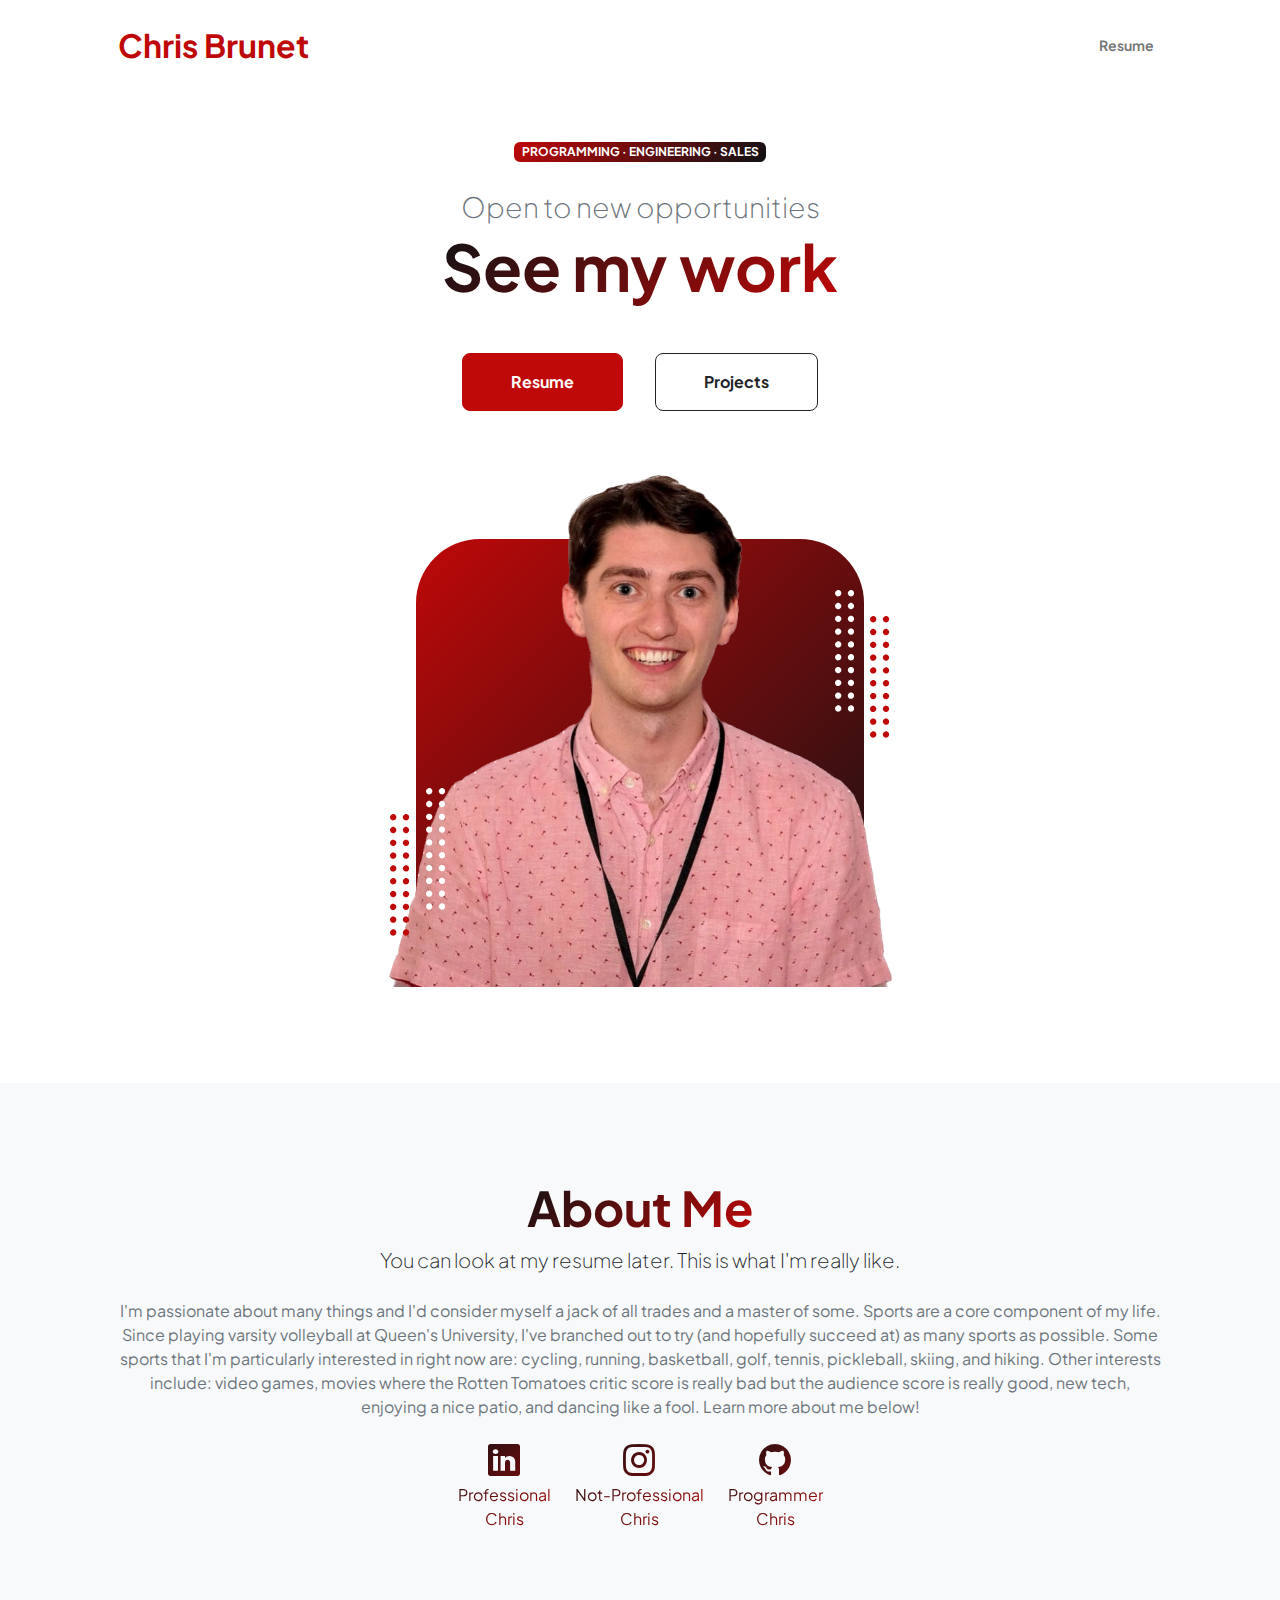
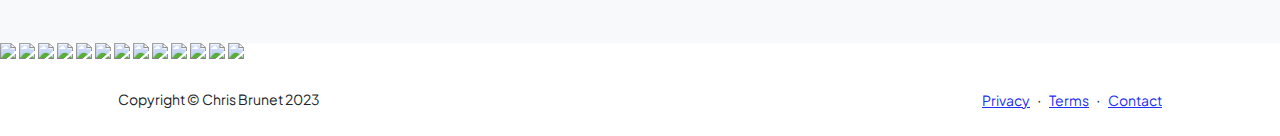
==== index.html @ df7a91e3 "creating image gallery on main page" ====
<!DOCTYPE html>
<html lang="en">
    <head>
        <meta charset="utf-8" />
        <meta name="viewport" content="width=device-width, initial-scale=1, shrink-to-fit=no" />
        <meta name="description" content="" />
        <meta name="author" content="" />
        <title>About Chris Brunet</title>
        <!-- Favicon-->
        <link rel="icon" type="image/x-icon" href="assets/favicon.ico" />
        <!-- Custom Google font-->
        <link rel="preconnect" href="https://fonts.googleapis.com" />
        <link rel="preconnect" href="https://fonts.gstatic.com" crossorigin />
        <link href="https://fonts.googleapis.com/css2?family=Plus+Jakarta+Sans:wght@100;200;300;400;500;600;700;800;900&amp;display=swap" rel="stylesheet" />
        <!-- Bootstrap icons-->
        <link href="https://cdn.jsdelivr.net/npm/bootstrap-icons@1.8.1/font/bootstrap-icons.css" rel="stylesheet" />
        <!-- Core theme CSS (includes Bootstrap)-->
        <link href="css/styles.css" rel="stylesheet" />
    </head>
    <body class="d-flex flex-column h-100">
        <main class="flex-shrink-0">
            <!-- Navigation-->
            <nav class="navbar navbar-expand-lg navbar-light bg-white py-3">
                <div class="container px-5">
                    <a class="navbar-brand" href="index.html"><span class="fw-bolder text-primary">Chris Brunet</span></a>
                    <button class="navbar-toggler" type="button" data-bs-toggle="collapse" data-bs-target="#navbarSupportedContent" aria-controls="navbarSupportedContent" aria-expanded="false" aria-label="Toggle navigation"><span class="navbar-toggler-icon"></span></button>
                    <div class="collapse navbar-collapse" id="navbarSupportedContent">
                        <ul class="navbar-nav ms-auto mb-2 mb-lg-0 small fw-bolder">
                            <li class="nav-item"><a class="nav-link" href="resume.html">Resume</a></li>
                        </ul>
                    </div>
                </div>
            </nav>
            <!-- Header-->
            <header class="py-5">
                <div class="container px-5 pb-5">
                    <div class="row gx-5 align-items-center">
                        <div class="col-xxl-5">
                            <!-- Header text content-->
                            <div class="text-center text-xxl-start">
                                <div class="badge bg-gradient-primary-to-secondary text-white mb-4"><div class="text-uppercase">Programming &middot; Engineering &middot; Sales</div></div>
                                <div class="fs-3 fw-light text-muted">Open to new opportunities</div>
                                <h1 class="display-3 fw-bolder mb-5"><span class="text-gradient d-inline">See my work</span></h1>
                                <div class="d-grid gap-3 d-sm-flex justify-content-sm-center justify-content-xxl-start mb-3">
                                    <a class="btn btn-primary btn-lg px-5 py-3 me-sm-3 fs-6 fw-bolder" href="resume.html">Resume</a>
                                    <a class="btn btn-outline-dark btn-lg px-5 py-3 fs-6 fw-bolder" href="projects.html">Projects</a>
                                </div>
                            </div>
                        </div>
                        <div class="col-xxl-7">
                            <!-- Header profile picture-->
                            <div class="d-flex justify-content-center mt-5 mt-xxl-0">
                                <div class="profile bg-gradient-primary-to-secondary">
                                    <img class="profile-img" src="assets/headshot.png" alt="..." />
                                    <div class="dots-1">
                                        <!-- SVG Dots-->
                                        <svg version="1.1" xmlns="http://www.w3.org/2000/svg" xmlns:xlink="http://www.w3.org/1999/xlink" x="0px" y="0px" viewBox="0 0 191.6 1215.4" style="enable-background: new 0 0 191.6 1215.4" xml:space="preserve">
                                            <g transform="translate(0.000000,1280.000000) scale(0.100000,-0.100000)">
                                                <path d="M227.7,12788.6c-105-35-200-141-222-248c-43-206,163-412,369-369c155,32,275,190,260,339c-11,105-90,213-190,262        C383.7,12801.6,289.7,12808.6,227.7,12788.6z"></path>
                                                <path d="M1507.7,12788.6c-151-50-253-216-222-362c25-119,136-230,254-255c194-41,395,142,375,339c-11,105-90,213-190,262        C1663.7,12801.6,1569.7,12808.6,1507.7,12788.6z"></path>
                                                <path d="M227.7,11508.6c-105-35-200-141-222-248c-43-206,163-412,369-369c155,32,275,190,260,339c-11,105-90,213-190,262        C383.7,11521.6,289.7,11528.6,227.7,11508.6z"></path>
                                                <path d="M1507.7,11508.6c-151-50-253-216-222-362c25-119,136-230,254-255c194-41,395,142,375,339c-11,105-90,213-190,262        C1663.7,11521.6,1569.7,11528.6,1507.7,11508.6z"></path>
                                                <path d="M227.7,10228.6c-105-35-200-141-222-248c-43-206,163-412,369-369c155,32,275,190,260,339c-11,105-90,213-190,262        C383.7,10241.6,289.7,10248.6,227.7,10228.6z"></path>
                                                <path d="M1507.7,10228.6c-105-35-200-141-222-248c-43-206,163-412,369-369c155,32,275,190,260,339c-11,105-90,213-190,262        C1663.7,10241.6,1569.7,10248.6,1507.7,10228.6z"></path>
                                                <path d="M227.7,8948.6c-105-35-200-141-222-248c-43-206,163-412,369-369c155,32,275,190,260,339c-11,105-90,213-190,262        C383.7,8961.6,289.7,8968.6,227.7,8948.6z"></path>
                                                <path d="M1507.7,8948.6c-105-35-200-141-222-248c-43-206,163-412,369-369c155,32,275,190,260,339c-11,105-90,213-190,262        C1663.7,8961.6,1569.7,8968.6,1507.7,8948.6z"></path>
                                                <path d="M227.7,7668.6c-105-35-200-141-222-248c-43-206,163-412,369-369c155,32,275,190,260,339c-11,105-90,213-190,262        C383.7,7681.6,289.7,7688.6,227.7,7668.6z"></path>
                                                <path d="M1507.7,7668.6c-105-35-200-141-222-248c-43-206,163-412,369-369c155,32,275,190,260,339c-11,105-90,213-190,262        C1663.7,7681.6,1569.7,7688.6,1507.7,7668.6z"></path>
                                                <path d="M227.7,6388.6c-105-35-200-141-222-248c-43-206,163-412,369-369c155,32,275,190,260,339c-11,105-90,213-190,262        C383.7,6401.6,289.7,6408.6,227.7,6388.6z"></path>
                                                <path d="M1507.7,6388.6c-105-35-200-141-222-248c-43-206,163-412,369-369c155,32,275,190,260,339c-11,105-90,213-190,262        C1663.7,6401.6,1569.7,6408.6,1507.7,6388.6z"></path>
                                                <path d="M227.7,5108.6c-105-35-200-141-222-248c-43-206,163-412,369-369c155,32,275,190,260,339c-11,105-90,213-190,262        C383.7,5121.6,289.7,5128.6,227.7,5108.6z"></path>
                                                <path d="M1507.7,5108.6c-105-35-200-141-222-248c-43-206,163-412,369-369c155,32,275,190,260,339c-11,105-90,213-190,262        C1663.7,5121.6,1569.7,5128.6,1507.7,5108.6z"></path>
                                                <path d="M227.7,3828.6c-105-35-200-141-222-248c-43-206,163-412,369-369c155,32,275,190,260,339c-11,105-90,213-190,262        C383.7,3841.6,289.7,3848.6,227.7,3828.6z"></path>
                                                <path d="M1507.7,3828.6c-105-35-200-141-222-248c-43-206,163-412,369-369c155,32,275,190,260,339c-11,105-90,213-190,262        C1663.7,3841.6,1569.7,3848.6,1507.7,3828.6z"></path>
                                                <path d="M227.7,2548.6c-105-35-200-141-222-248c-43-206,163-412,369-369c155,32,275,190,260,339c-11,105-90,213-190,262        C383.7,2561.6,289.7,2568.6,227.7,2548.6z"></path>
                                                <path d="M1507.7,2548.6c-105-35-200-141-222-248c-43-206,163-412,369-369c155,32,275,190,260,339c-11,105-90,213-190,262        C1663.7,2561.6,1569.7,2568.6,1507.7,2548.6z"></path>
                                                <path d="M227.7,1268.6c-105-35-200-141-222-248c-43-206,163-412,369-369c155,32,275,190,260,339c-11,105-90,213-190,262        C383.7,1281.6,289.7,1288.6,227.7,1268.6z"></path>
                                                <path d="M1507.7,1268.6c-105-35-200-141-222-248c-43-206,163-412,369-369c155,32,275,190,260,339c-11,105-90,213-190,262        C1663.7,1281.6,1569.7,1288.6,1507.7,1268.6z"></path>
                                            </g>
                                        </svg>
                                        <!-- END of SVG dots-->
                                    </div>
                                    <div class="dots-2">
                                        <!-- SVG Dots-->
                                        <svg version="1.1" xmlns="http://www.w3.org/2000/svg" xmlns:xlink="http://www.w3.org/1999/xlink" x="0px" y="0px" viewBox="0 0 191.6 1215.4" style="enable-background: new 0 0 191.6 1215.4" xml:space="preserve">
                                            <g transform="translate(0.000000,1280.000000) scale(0.100000,-0.100000)">
                                                <path d="M227.7,12788.6c-105-35-200-141-222-248c-43-206,163-412,369-369c155,32,275,190,260,339c-11,105-90,213-190,262        C383.7,12801.6,289.7,12808.6,227.7,12788.6z"></path>
                                                <path d="M1507.7,12788.6c-151-50-253-216-222-362c25-119,136-230,254-255c194-41,395,142,375,339c-11,105-90,213-190,262        C1663.7,12801.6,1569.7,12808.6,1507.7,12788.6z"></path>
                                                <path d="M227.7,11508.6c-105-35-200-141-222-248c-43-206,163-412,369-369c155,32,275,190,260,339c-11,105-90,213-190,262        C383.7,11521.6,289.7,11528.6,227.7,11508.6z"></path>
                                                <path d="M1507.7,11508.6c-151-50-253-216-222-362c25-119,136-230,254-255c194-41,395,142,375,339c-11,105-90,213-190,262        C1663.7,11521.6,1569.7,11528.6,1507.7,11508.6z"></path>
                                                <path d="M227.7,10228.6c-105-35-200-141-222-248c-43-206,163-412,369-369c155,32,275,190,260,339c-11,105-90,213-190,262        C383.7,10241.6,289.7,10248.6,227.7,10228.6z"></path>
                                                <path d="M1507.7,10228.6c-105-35-200-141-222-248c-43-206,163-412,369-369c155,32,275,190,260,339c-11,105-90,213-190,262        C1663.7,10241.6,1569.7,10248.6,1507.7,10228.6z"></path>
                                                <path d="M227.7,8948.6c-105-35-200-141-222-248c-43-206,163-412,369-369c155,32,275,190,260,339c-11,105-90,213-190,262        C383.7,8961.6,289.7,8968.6,227.7,8948.6z"></path>
                                                <path d="M1507.7,8948.6c-105-35-200-141-222-248c-43-206,163-412,369-369c155,32,275,190,260,339c-11,105-90,213-190,262        C1663.7,8961.6,1569.7,8968.6,1507.7,8948.6z"></path>
                                                <path d="M227.7,7668.6c-105-35-200-141-222-248c-43-206,163-412,369-369c155,32,275,190,260,339c-11,105-90,213-190,262        C383.7,7681.6,289.7,7688.6,227.7,7668.6z"></path>
                                                <path d="M1507.7,7668.6c-105-35-200-141-222-248c-43-206,163-412,369-369c155,32,275,190,260,339c-11,105-90,213-190,262        C1663.7,7681.6,1569.7,7688.6,1507.7,7668.6z"></path>
                                                <path d="M227.7,6388.6c-105-35-200-141-222-248c-43-206,163-412,369-369c155,32,275,190,260,339c-11,105-90,213-190,262        C383.7,6401.6,289.7,6408.6,227.7,6388.6z"></path>
                                                <path d="M1507.7,6388.6c-105-35-200-141-222-248c-43-206,163-412,369-369c155,32,275,190,260,339c-11,105-90,213-190,262        C1663.7,6401.6,1569.7,6408.6,1507.7,6388.6z"></path>
                                                <path d="M227.7,5108.6c-105-35-200-141-222-248c-43-206,163-412,369-369c155,32,275,190,260,339c-11,105-90,213-190,262        C383.7,5121.6,289.7,5128.6,227.7,5108.6z"></path>
                                                <path d="M1507.7,5108.6c-105-35-200-141-222-248c-43-206,163-412,369-369c155,32,275,190,260,339c-11,105-90,213-190,262        C1663.7,5121.6,1569.7,5128.6,1507.7,5108.6z"></path>
                                                <path d="M227.7,3828.6c-105-35-200-141-222-248c-43-206,163-412,369-369c155,32,275,190,260,339c-11,105-90,213-190,262        C383.7,3841.6,289.7,3848.6,227.7,3828.6z"></path>
                                                <path d="M1507.7,3828.6c-105-35-200-141-222-248c-43-206,163-412,369-369c155,32,275,190,260,339c-11,105-90,213-190,262        C1663.7,3841.6,1569.7,3848.6,1507.7,3828.6z"></path>
                                                <path d="M227.7,2548.6c-105-35-200-141-222-248c-43-206,163-412,369-369c155,32,275,190,260,339c-11,105-90,213-190,262        C383.7,2561.6,289.7,2568.6,227.7,2548.6z"></path>
                                                <path d="M1507.7,2548.6c-105-35-200-141-222-248c-43-206,163-412,369-369c155,32,275,190,260,339c-11,105-90,213-190,262        C1663.7,2561.6,1569.7,2568.6,1507.7,2548.6z"></path>
                                                <path d="M227.7,1268.6c-105-35-200-141-222-248c-43-206,163-412,369-369c155,32,275,190,260,339c-11,105-90,213-190,262        C383.7,1281.6,289.7,1288.6,227.7,1268.6z"></path>
                                                <path d="M1507.7,1268.6c-105-35-200-141-222-248c-43-206,163-412,369-369c155,32,275,190,260,339c-11,105-90,213-190,262        C1663.7,1281.6,1569.7,1288.6,1507.7,1268.6z"></path>
                                            </g>
                                        </svg>
                                        <!-- END of SVG dots-->
                                    </div>
                                    <div class="dots-3">
                                        <!-- SVG Dots-->
                                        <svg version="1.1" xmlns="http://www.w3.org/2000/svg" xmlns:xlink="http://www.w3.org/1999/xlink" x="0px" y="0px" viewBox="0 0 191.6 1215.4" style="enable-background: new 0 0 191.6 1215.4" xml:space="preserve">
                                            <g transform="translate(0.000000,1280.000000) scale(0.100000,-0.100000)">
                                                <path d="M227.7,12788.6c-105-35-200-141-222-248c-43-206,163-412,369-369c155,32,275,190,260,339c-11,105-90,213-190,262        C383.7,12801.6,289.7,12808.6,227.7,12788.6z"></path>
                                                <path d="M1507.7,12788.6c-151-50-253-216-222-362c25-119,136-230,254-255c194-41,395,142,375,339c-11,105-90,213-190,262        C1663.7,12801.6,1569.7,12808.6,1507.7,12788.6z"></path>
                                                <path d="M227.7,11508.6c-105-35-200-141-222-248c-43-206,163-412,369-369c155,32,275,190,260,339c-11,105-90,213-190,262        C383.7,11521.6,289.7,11528.6,227.7,11508.6z"></path>
                                                <path d="M1507.7,11508.6c-151-50-253-216-222-362c25-119,136-230,254-255c194-41,395,142,375,339c-11,105-90,213-190,262        C1663.7,11521.6,1569.7,11528.6,1507.7,11508.6z"></path>
                                                <path d="M227.7,10228.6c-105-35-200-141-222-248c-43-206,163-412,369-369c155,32,275,190,260,339c-11,105-90,213-190,262        C383.7,10241.6,289.7,10248.6,227.7,10228.6z"></path>
                                                <path d="M1507.7,10228.6c-105-35-200-141-222-248c-43-206,163-412,369-369c155,32,275,190,260,339c-11,105-90,213-190,262        C1663.7,10241.6,1569.7,10248.6,1507.7,10228.6z"></path>
                                                <path d="M227.7,8948.6c-105-35-200-141-222-248c-43-206,163-412,369-369c155,32,275,190,260,339c-11,105-90,213-190,262        C383.7,8961.6,289.7,8968.6,227.7,8948.6z"></path>
                                                <path d="M1507.7,8948.6c-105-35-200-141-222-248c-43-206,163-412,369-369c155,32,275,190,260,339c-11,105-90,213-190,262        C1663.7,8961.6,1569.7,8968.6,1507.7,8948.6z"></path>
                                                <path d="M227.7,7668.6c-105-35-200-141-222-248c-43-206,163-412,369-369c155,32,275,190,260,339c-11,105-90,213-190,262        C383.7,7681.6,289.7,7688.6,227.7,7668.6z"></path>
                                                <path d="M1507.7,7668.6c-105-35-200-141-222-248c-43-206,163-412,369-369c155,32,275,190,260,339c-11,105-90,213-190,262        C1663.7,7681.6,1569.7,7688.6,1507.7,7668.6z"></path>
                                                <path d="M227.7,6388.6c-105-35-200-141-222-248c-43-206,163-412,369-369c155,32,275,190,260,339c-11,105-90,213-190,262        C383.7,6401.6,289.7,6408.6,227.7,6388.6z"></path>
                                                <path d="M1507.7,6388.6c-105-35-200-141-222-248c-43-206,163-412,369-369c155,32,275,190,260,339c-11,105-90,213-190,262        C1663.7,6401.6,1569.7,6408.6,1507.7,6388.6z"></path>
                                                <path d="M227.7,5108.6c-105-35-200-141-222-248c-43-206,163-412,369-369c155,32,275,190,260,339c-11,105-90,213-190,262        C383.7,5121.6,289.7,5128.6,227.7,5108.6z"></path>
                                                <path d="M1507.7,5108.6c-105-35-200-141-222-248c-43-206,163-412,369-369c155,32,275,190,260,339c-11,105-90,213-190,262        C1663.7,5121.6,1569.7,5128.6,1507.7,5108.6z"></path>
                                                <path d="M227.7,3828.6c-105-35-200-141-222-248c-43-206,163-412,369-369c155,32,275,190,260,339c-11,105-90,213-190,262        C383.7,3841.6,289.7,3848.6,227.7,3828.6z"></path>
                                                <path d="M1507.7,3828.6c-105-35-200-141-222-248c-43-206,163-412,369-369c155,32,275,190,260,339c-11,105-90,213-190,262        C1663.7,3841.6,1569.7,3848.6,1507.7,3828.6z"></path>
                                                <path d="M227.7,2548.6c-105-35-200-141-222-248c-43-206,163-412,369-369c155,32,275,190,260,339c-11,105-90,213-190,262        C383.7,2561.6,289.7,2568.6,227.7,2548.6z"></path>
                                                <path d="M1507.7,2548.6c-105-35-200-141-222-248c-43-206,163-412,369-369c155,32,275,190,260,339c-11,105-90,213-190,262        C1663.7,2561.6,1569.7,2568.6,1507.7,2548.6z"></path>
                                                <path d="M227.7,1268.6c-105-35-200-141-222-248c-43-206,163-412,369-369c155,32,275,190,260,339c-11,105-90,213-190,262        C383.7,1281.6,289.7,1288.6,227.7,1268.6z"></path>
                                                <path d="M1507.7,1268.6c-105-35-200-141-222-248c-43-206,163-412,369-369c155,32,275,190,260,339c-11,105-90,213-190,262        C1663.7,1281.6,1569.7,1288.6,1507.7,1268.6z"></path>
                                            </g>
                                        </svg>
                                        <!-- END of SVG dots-->
                                    </div>
                                    <div class="dots-4">
                                        <!-- SVG Dots-->
                                        <svg version="1.1" xmlns="http://www.w3.org/2000/svg" xmlns:xlink="http://www.w3.org/1999/xlink" x="0px" y="0px" viewBox="0 0 191.6 1215.4" style="enable-background: new 0 0 191.6 1215.4" xml:space="preserve">
                                            <g transform="translate(0.000000,1280.000000) scale(0.100000,-0.100000)">
                                                <path d="M227.7,12788.6c-105-35-200-141-222-248c-43-206,163-412,369-369c155,32,275,190,260,339c-11,105-90,213-190,262        C383.7,12801.6,289.7,12808.6,227.7,12788.6z"></path>
                                                <path d="M1507.7,12788.6c-151-50-253-216-222-362c25-119,136-230,254-255c194-41,395,142,375,339c-11,105-90,213-190,262        C1663.7,12801.6,1569.7,12808.6,1507.7,12788.6z"></path>
                                                <path d="M227.7,11508.6c-105-35-200-141-222-248c-43-206,163-412,369-369c155,32,275,190,260,339c-11,105-90,213-190,262        C383.7,11521.6,289.7,11528.6,227.7,11508.6z"></path>
                                                <path d="M1507.7,11508.6c-151-50-253-216-222-362c25-119,136-230,254-255c194-41,395,142,375,339c-11,105-90,213-190,262        C1663.7,11521.6,1569.7,11528.6,1507.7,11508.6z"></path>
                                                <path d="M227.7,10228.6c-105-35-200-141-222-248c-43-206,163-412,369-369c155,32,275,190,260,339c-11,105-90,213-190,262        C383.7,10241.6,289.7,10248.6,227.7,10228.6z"></path>
                                                <path d="M1507.7,10228.6c-105-35-200-141-222-248c-43-206,163-412,369-369c155,32,275,190,260,339c-11,105-90,213-190,262        C1663.7,10241.6,1569.7,10248.6,1507.7,10228.6z"></path>
                                                <path d="M227.7,8948.6c-105-35-200-141-222-248c-43-206,163-412,369-369c155,32,275,190,260,339c-11,105-90,213-190,262        C383.7,8961.6,289.7,8968.6,227.7,8948.6z"></path>
                                                <path d="M1507.7,8948.6c-105-35-200-141-222-248c-43-206,163-412,369-369c155,32,275,190,260,339c-11,105-90,213-190,262        C1663.7,8961.6,1569.7,8968.6,1507.7,8948.6z"></path>
                                                <path d="M227.7,7668.6c-105-35-200-141-222-248c-43-206,163-412,369-369c155,32,275,190,260,339c-11,105-90,213-190,262        C383.7,7681.6,289.7,7688.6,227.7,7668.6z"></path>
                                                <path d="M1507.7,7668.6c-105-35-200-141-222-248c-43-206,163-412,369-369c155,32,275,190,260,339c-11,105-90,213-190,262        C1663.7,7681.6,1569.7,7688.6,1507.7,7668.6z"></path>
                                                <path d="M227.7,6388.6c-105-35-200-141-222-248c-43-206,163-412,369-369c155,32,275,190,260,339c-11,105-90,213-190,262        C383.7,6401.6,289.7,6408.6,227.7,6388.6z"></path>
                                                <path d="M1507.7,6388.6c-105-35-200-141-222-248c-43-206,163-412,369-369c155,32,275,190,260,339c-11,105-90,213-190,262        C1663.7,6401.6,1569.7,6408.6,1507.7,6388.6z"></path>
                                                <path d="M227.7,5108.6c-105-35-200-141-222-248c-43-206,163-412,369-369c155,32,275,190,260,339c-11,105-90,213-190,262        C383.7,5121.6,289.7,5128.6,227.7,5108.6z"></path>
                                                <path d="M1507.7,5108.6c-105-35-200-141-222-248c-43-206,163-412,369-369c155,32,275,190,260,339c-11,105-90,213-190,262        C1663.7,5121.6,1569.7,5128.6,1507.7,5108.6z"></path>
                                                <path d="M227.7,3828.6c-105-35-200-141-222-248c-43-206,163-412,369-369c155,32,275,190,260,339c-11,105-90,213-190,262        C383.7,3841.6,289.7,3848.6,227.7,3828.6z"></path>
                                                <path d="M1507.7,3828.6c-105-35-200-141-222-248c-43-206,163-412,369-369c155,32,275,190,260,339c-11,105-90,213-190,262        C1663.7,3841.6,1569.7,3848.6,1507.7,3828.6z"></path>
                                                <path d="M227.7,2548.6c-105-35-200-141-222-248c-43-206,163-412,369-369c155,32,275,190,260,339c-11,105-90,213-190,262        C383.7,2561.6,289.7,2568.6,227.7,2548.6z"></path>
                                                <path d="M1507.7,2548.6c-105-35-200-141-222-248c-43-206,163-412,369-369c155,32,275,190,260,339c-11,105-90,213-190,262        C1663.7,2561.6,1569.7,2568.6,1507.7,2548.6z"></path>
                                                <path d="M227.7,1268.6c-105-35-200-141-222-248c-43-206,163-412,369-369c155,32,275,190,260,339c-11,105-90,213-190,262        C383.7,1281.6,289.7,1288.6,227.7,1268.6z"></path>
                                                <path d="M1507.7,1268.6c-105-35-200-141-222-248c-43-206,163-412,369-369c155,32,275,190,260,339c-11,105-90,213-190,262        C1663.7,1281.6,1569.7,1288.6,1507.7,1268.6z"></path>
                                            </g>
                                        </svg>
                                        <!-- END of SVG dots-->
                                    </div>
                                </div>
                            </div>
                        </div>
                    </div>
                </div>
            </header>
        <!-- About Section-->
<section class="bg-light py-5">
    <div class="container px-5">
        <div class="row gx-5 justify-content-center">
            <div class="col-xxl-8">
                <div class="text-center my-5">
                    <h2 class="display-5 fw-bolder"><span class="text-gradient d-inline">About Me</span></h2>
                    <p class="lead fw-light mb-4">You can look at my resume later. This is what I'm really like.</p>
                    <p class="text-muted">I'm passionate about many things and I'd consider myself a jack of all trades and a master of some. Sports are a core component of my life. Since playing varsity volleyball at Queen's University, I've branched out to try (and hopefully succeed at) as many sports as possible. Some sports that I'm particularly interested in right now are: cycling, running, basketball, golf, tennis, pickleball, skiing, and hiking. Other interests include: video games, movies where the Rotten Tomatoes critic score is really bad but the audience score is really good, new tech, enjoying a nice patio, and dancing like a fool. Learn more about me below!</p>
                    <div class="d-flex justify-content-center fs-2 gap-4">
                        <a class="text-gradient" href="https://www.linkedin.com/in/chris-brunet-471180151/">
                            <i class="bi bi-linkedin"></i>
                            <p class="text-muted text-center fs-6">Professional<br>Chris</p>
                        </a>
                        <a class="text-gradient" href="https://www.instagram.com/chrisbrunet14/">
                            <i class="bi bi-instagram"></i>
                            <p class="text-muted text-center fs-6">Not-Professional<br>Chris</p>
                        </a>
                        <a class="text-gradient" href="https://github.com/chrisbrunet">
                            <i class="bi bi-github"></i>
                            <p class="text-muted text-center fs-6">Programmer<br>Chris</p>
                        </a>
                    </div>
                </div>
            </div>
        </div>
    </div>
</section>

<section>
    <div id="gallery">
  
        <img src="assets/image_gallery/IMG_001.jpeg">
        <img src="assets/image_gallery/IMG_002.jpeg">
        <img src="assets/image_gallery/IMG_003.jpeg">
        <img src="assets/image_gallery/IMG_004.jpeg">
        <img src="assets/image_gallery/IMG_005.jpeg">
        <img src="assets/image_gallery/IMG_006.jpeg">
        <img src="assets/image_gallery/IMG_007.jpeg">
        <img src="assets/image_gallery/IMG_008.jpeg">
        <img src="assets/image_gallery/IMG_009.jpeg">
        <img src="assets/image_gallery/IMG_0010.jpeg">
        <img src="assets/image_gallery/IMG_0011.jpeg">
        <img src="assets/image_gallery/IMG_0012.jpeg">
        <img src="assets/image_gallery/IMG_0013.jpeg">

       
       </div>
</section>

    </main>
        <!-- Footer-->
        <footer class="bg-white py-4 mt-auto">
            <div class="container px-5">
                <div class="row align-items-center justify-content-between flex-column flex-sm-row">
                    <div class="col-auto"><div class="small m-0">Copyright &copy; Chris Brunet 2023</div></div>
                    <div class="col-auto">
                        <a class="small" href="#!">Privacy</a>
                        <span class="mx-1">&middot;</span>
                        <a class="small" href="#!">Terms</a>
                        <span class="mx-1">&middot;</span>
                        <a class="small" href="#!">Contact</a>
                    </div>
                </div>
            </div>
        </footer>
        <!-- Bootstrap core JS-->
        <script src="https://cdn.jsdelivr.net/npm/bootstrap@5.2.3/dist/js/bootstrap.bundle.min.js"></script>
        <!-- Core theme JS-->
        <script src="js/scripts.js"></script>
    </body>
</html>
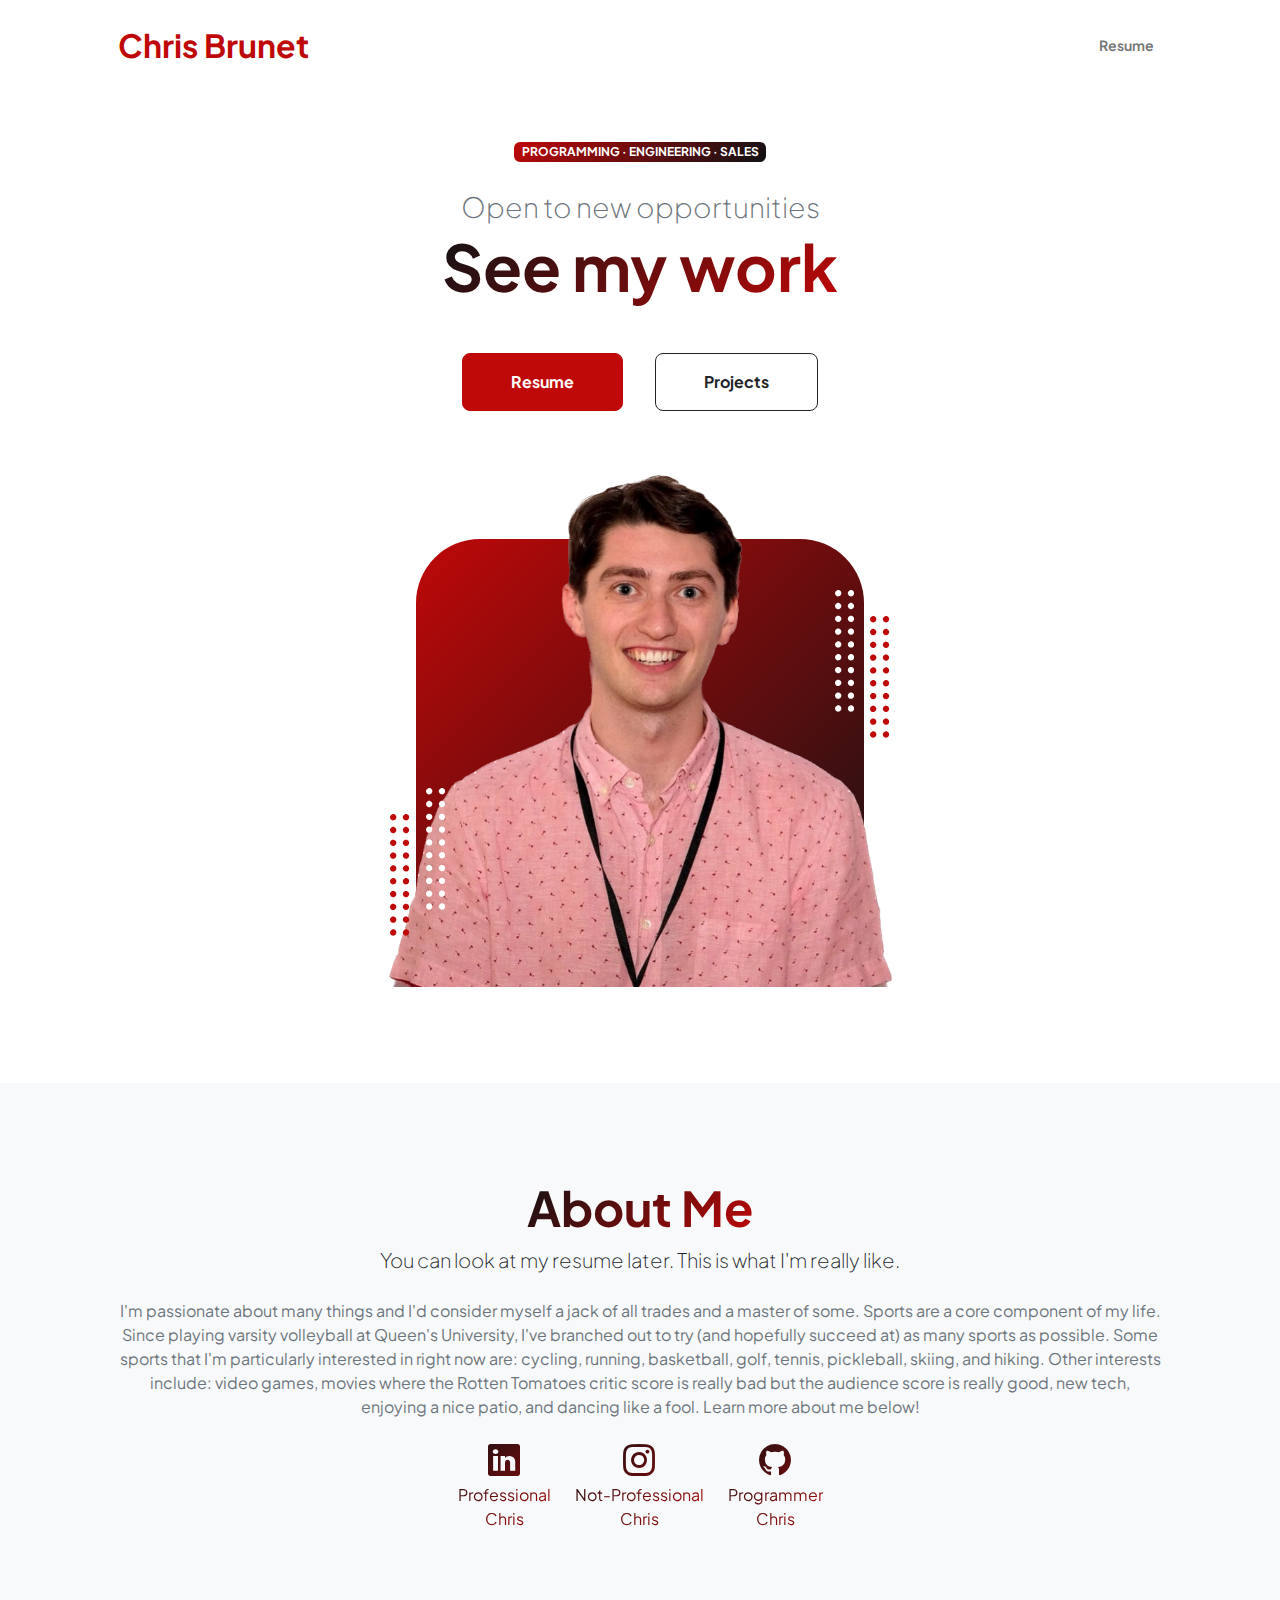
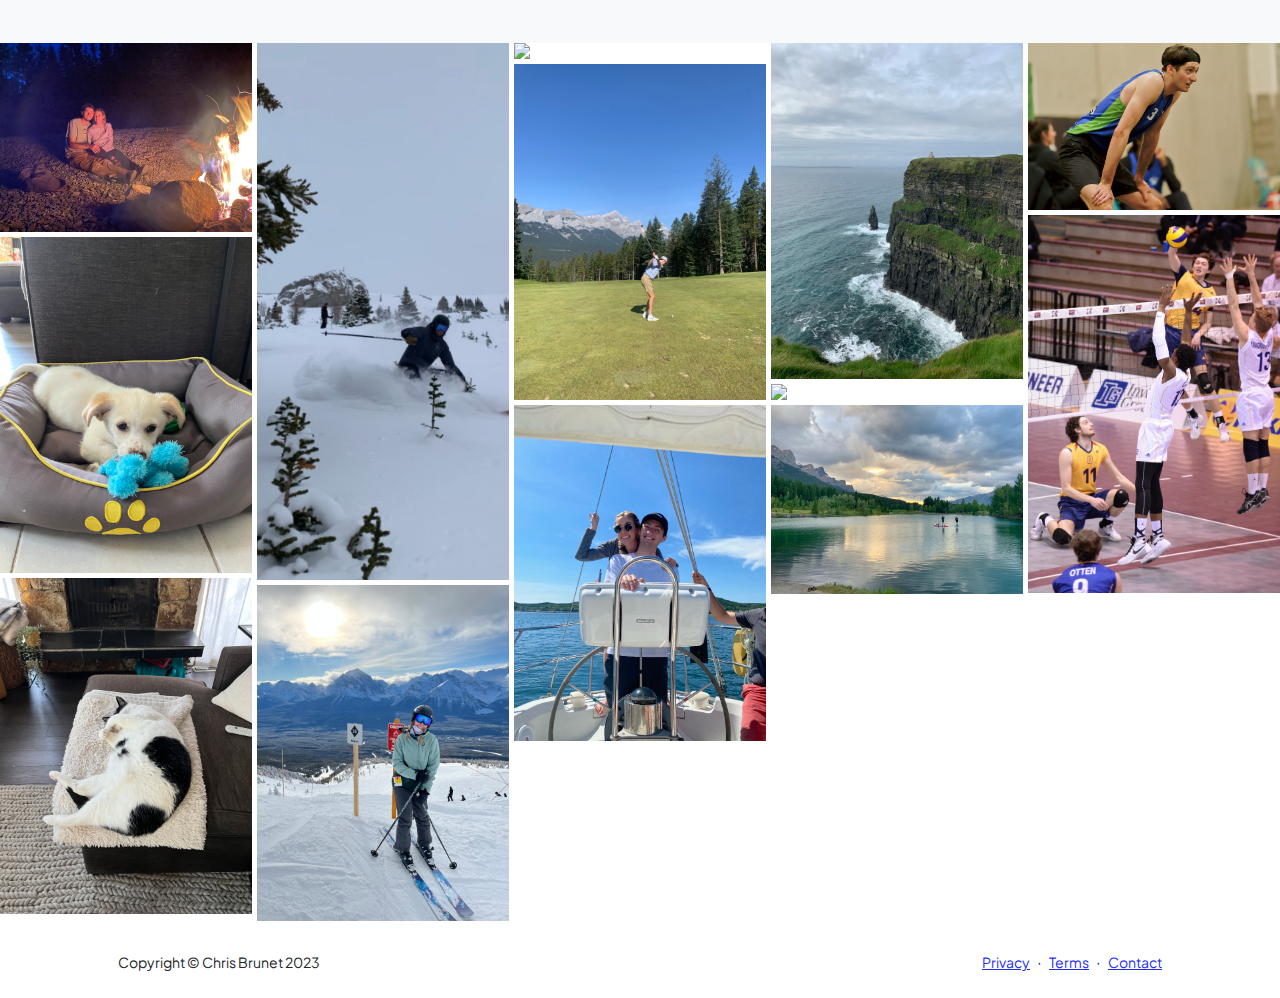
==== commit c7aa5e6f: "gallery updates" ====
--- a/index.html
+++ b/index.html
@@ -201,24 +201,86 @@
 
 <section>
     <div id="gallery">
-  
+      <div class="image-wrapper">
         <img src="assets/image_gallery/IMG_001.jpeg">
+        <div class="caption">
+          <div class="caption-text">Backcountry camping in Banff with my partner Helen.</div>
+        </div>
+      </div>
+      <div class="image-wrapper">
         <img src="assets/image_gallery/IMG_002.jpeg">
+        <div class="caption">
+            <div class="caption-text">This is my new puppy, Dolly!</div>
+          </div>
+      </div>
+      <div class="image-wrapper">
         <img src="assets/image_gallery/IMG_003.jpeg">
+        <div class="caption">
+            <div class="caption-text">My cuddly cat, Louis.</div>
+          </div>
+      </div>
+      <div class="image-wrapper">
         <img src="assets/image_gallery/IMG_004.jpeg">
+        <div class="caption">
+            <div class="caption-text">Catching a powder day at Sunshine Village!</div>
+          </div>
+      </div>
+      <div class="image-wrapper">
         <img src="assets/image_gallery/IMG_005.jpeg">
+        <div class="caption">
+            <div class="caption-text">My gnarly girlfriend Helen about to conquer "Helen's Run".</div>
+          </div>
+      </div>
+      <div class="image-wrapper">
         <img src="assets/image_gallery/IMG_006.jpeg">
+        <div class="caption">
+            <div class="caption-text">Cycling with my dad on Box Canyon Road. Stunning ride!</div>
+          </div>
+      </div>
+      <div class="image-wrapper">
         <img src="assets/image_gallery/IMG_007.jpeg">
+        <div class="caption">
+            <div class="caption-text">The most beautiful round of golf I'll ever play!</div>
+          </div>
+      </div>
+      <div class="image-wrapper">
         <img src="assets/image_gallery/IMG_008.jpeg">
+        <div class="caption">
+            <div class="caption-text">Co-captaining a sailboat in Newfoundland.</div>
+          </div>
+      </div>
+      <div class="image-wrapper">
         <img src="assets/image_gallery/IMG_009.jpeg">
-        <img src="assets/image_gallery/IMG_0010.jpeg">
-        <img src="assets/image_gallery/IMG_0011.jpeg">
-        <img src="assets/image_gallery/IMG_0012.jpeg">
-        <img src="assets/image_gallery/IMG_0013.jpeg">
-
-       
-       </div>
-</section>
+        <div class="caption">
+            <div class="caption-text">Rainy day at the Cliffs of Moher.</div>
+          </div>
+      </div>
+      <div class="image-wrapper">
+        <img src="assets/image_gallery/IMG_010.jpeg">
+        <div class="caption">
+            <div class="caption-text">Plitvice Lakes National Park, Croatia. Amazing place!</div>
+          </div>
+      </div>
+      <div class="image-wrapper">
+        <img src="assets/image_gallery/IMG_011.jpeg">
+        <div class="caption">
+            <div class="caption-text">Evening paddle on Quarry Lake in Canmore, AB.</div>
+          </div>
+      </div>
+      <div class="image-wrapper">
+        <img src="assets/image_gallery/IMG_012.jpeg">
+        <div class="caption">
+            <div class="caption-text">Preparing to get aced in beach volleyball.</div>
+          </div>
+      </div>
+      <div class="image-wrapper">
+        <img src="assets/image_gallery/IMG_013.jpeg">
+        <div class="caption">
+            <div class="caption-text">Playing alongside my older brother, Scott (#11), at Queen's University.</div>
+          </div>
+      </div>
+    </div>
+  </section>
 
     </main>
         <!-- Footer-->
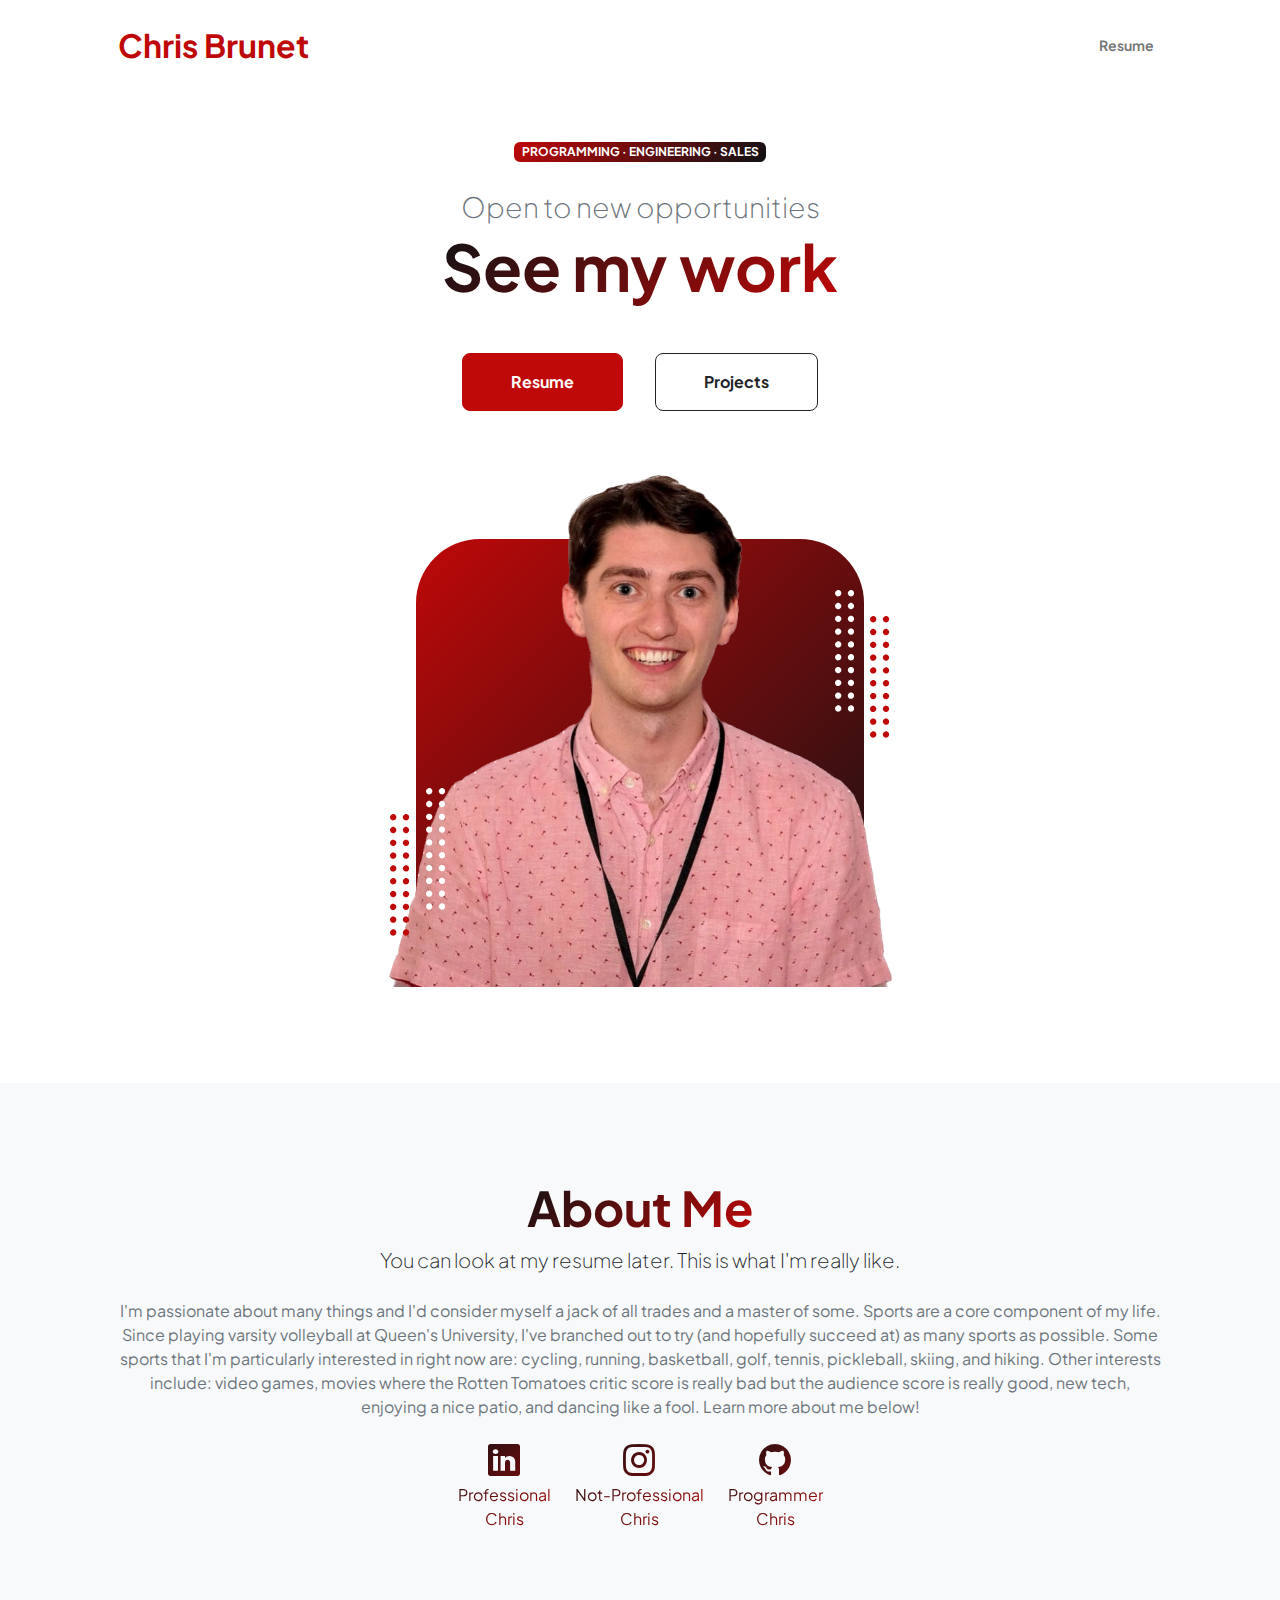
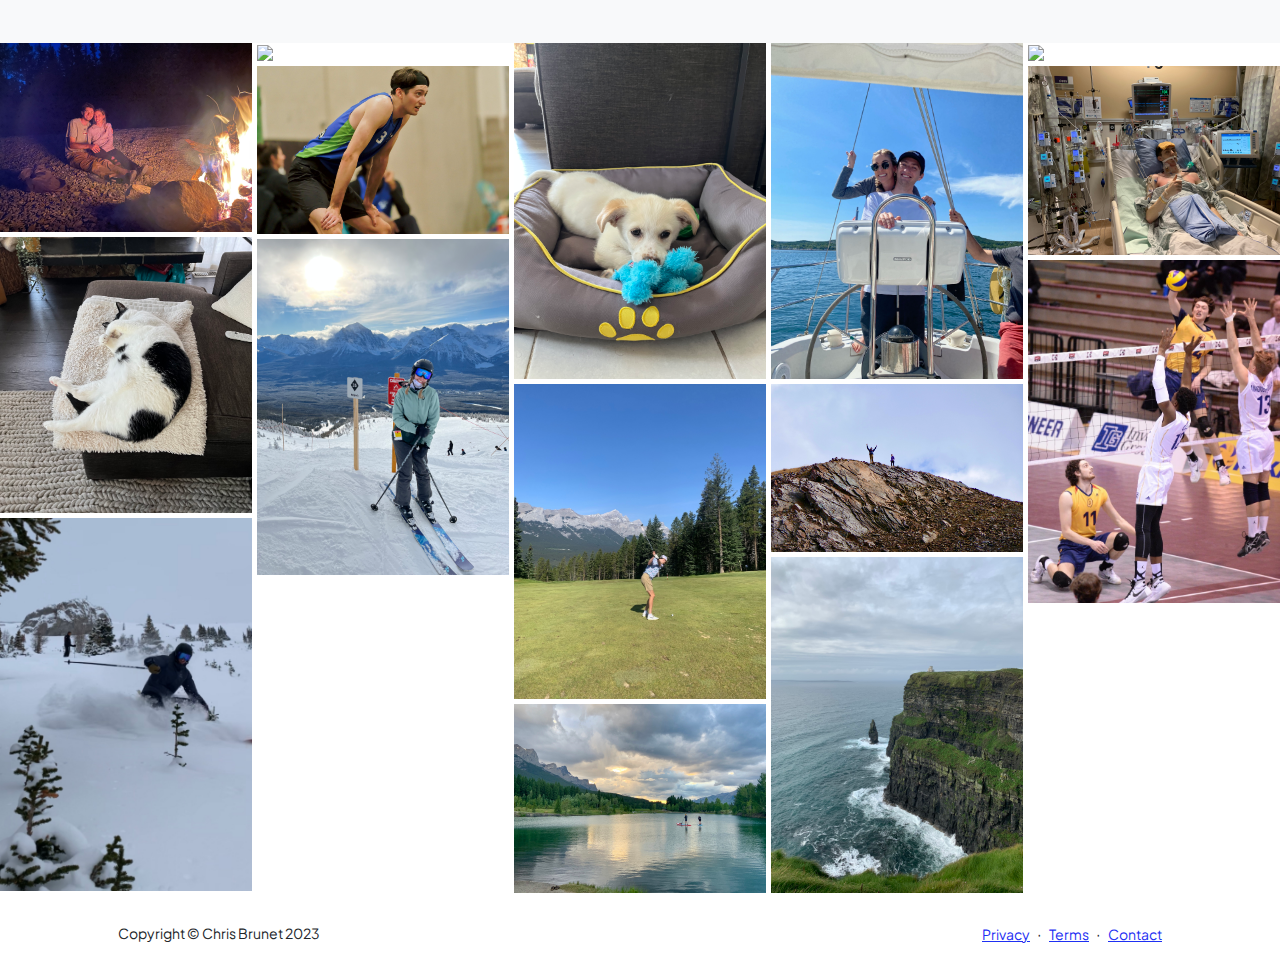
==== commit 57c3648b: "finished gallery for now" ====
--- a/index.html
+++ b/index.html
@@ -201,11 +201,41 @@
 
 <section>
     <div id="gallery">
-      <div class="image-wrapper">
-        <img src="assets/image_gallery/IMG_001.jpeg">
-        <div class="caption">
-          <div class="caption-text">Backcountry camping in Banff with my partner Helen.</div>
+        <div class="image-wrapper">
+            <img src="assets/image_gallery/IMG_001.jpeg">
+            <div class="caption">
+              <div class="caption-text">Backcountry camping in Banff with my partner Helen.</div>
+            </div>
         </div>
+      <div class="image-wrapper">
+        <img src="assets/image_gallery/IMG_003.jpeg">
+        <div class="caption">
+            <div class="caption-text">My cuddly cat, Louis.</div>
+          </div>
+      </div>
+      <div class="image-wrapper">
+        <img src="assets/image_gallery/IMG_004.jpeg">
+        <div class="caption">
+            <div class="caption-text">Catching a powder day at Sunshine Village!</div>
+          </div>
+      </div>
+      <div class="image-wrapper">
+        <img src="assets/image_gallery/IMG_006.jpeg">
+        <div class="caption">
+            <div class="caption-text">Cycling with my dad on Box Canyon Road. Stunning ride!</div>
+          </div>
+      </div>
+      <div class="image-wrapper">
+        <img src="assets/image_gallery/IMG_012.jpeg">
+        <div class="caption">
+            <div class="caption-text">Preparing to get aced in beach volleyball.</div>
+          </div>
+      </div>
+      <div class="image-wrapper">
+        <img src="assets/image_gallery/IMG_005.jpeg">
+        <div class="caption">
+            <div class="caption-text">My gnarly girlfriend Helen about to conquer "Helen's Run".</div>
+          </div>
       </div>
       <div class="image-wrapper">
         <img src="assets/image_gallery/IMG_002.jpeg">
@@ -214,42 +244,30 @@
           </div>
       </div>
       <div class="image-wrapper">
-        <img src="assets/image_gallery/IMG_003.jpeg">
-        <div class="caption">
-            <div class="caption-text">My cuddly cat, Louis.</div>
-          </div>
-      </div>
-      <div class="image-wrapper">
-        <img src="assets/image_gallery/IMG_004.jpeg">
-        <div class="caption">
-            <div class="caption-text">Catching a powder day at Sunshine Village!</div>
-          </div>
-      </div>
-      <div class="image-wrapper">
-        <img src="assets/image_gallery/IMG_005.jpeg">
-        <div class="caption">
-            <div class="caption-text">My gnarly girlfriend Helen about to conquer "Helen's Run".</div>
-          </div>
-      </div>
-      <div class="image-wrapper">
-        <img src="assets/image_gallery/IMG_006.jpeg">
-        <div class="caption">
-            <div class="caption-text">Cycling with my dad on Box Canyon Road. Stunning ride!</div>
-          </div>
-      </div>
-      <div class="image-wrapper">
         <img src="assets/image_gallery/IMG_007.jpeg">
         <div class="caption">
             <div class="caption-text">The most beautiful round of golf I'll ever play!</div>
           </div>
       </div>
       <div class="image-wrapper">
+        <img src="assets/image_gallery/IMG_011.jpeg">
+        <div class="caption">
+            <div class="caption-text">Evening paddle on Quarry Lake in Canmore, AB.</div>
+          </div>
+      </div>
+      <div class="image-wrapper">
         <img src="assets/image_gallery/IMG_008.jpeg">
         <div class="caption">
             <div class="caption-text">Co-captaining a sailboat in Newfoundland.</div>
           </div>
       </div>
       <div class="image-wrapper">
+        <img src="assets/image_gallery/IMG_014.jpeg">
+        <div class="caption">
+            <div class="caption-text">Fall hike in Kananaskis Country.</div>
+          </div>
+      </div>
+      <div class="image-wrapper">
         <img src="assets/image_gallery/IMG_009.jpeg">
         <div class="caption">
             <div class="caption-text">Rainy day at the Cliffs of Moher.</div>
@@ -262,15 +280,9 @@
           </div>
       </div>
       <div class="image-wrapper">
-        <img src="assets/image_gallery/IMG_011.jpeg">
-        <div class="caption">
-            <div class="caption-text">Evening paddle on Quarry Lake in Canmore, AB.</div>
-          </div>
-      </div>
-      <div class="image-wrapper">
-        <img src="assets/image_gallery/IMG_012.jpeg">
-        <div class="caption">
-            <div class="caption-text">Preparing to get aced in beach volleyball.</div>
+        <img src="assets/image_gallery/IMG_015.jpeg">
+        <div class="caption">
+            <div class="caption-text">Small life hiccup: open-heart surgery.</div>
           </div>
       </div>
       <div class="image-wrapper">
@@ -280,7 +292,7 @@
           </div>
       </div>
     </div>
-  </section>
+</section>
 
     </main>
         <!-- Footer-->
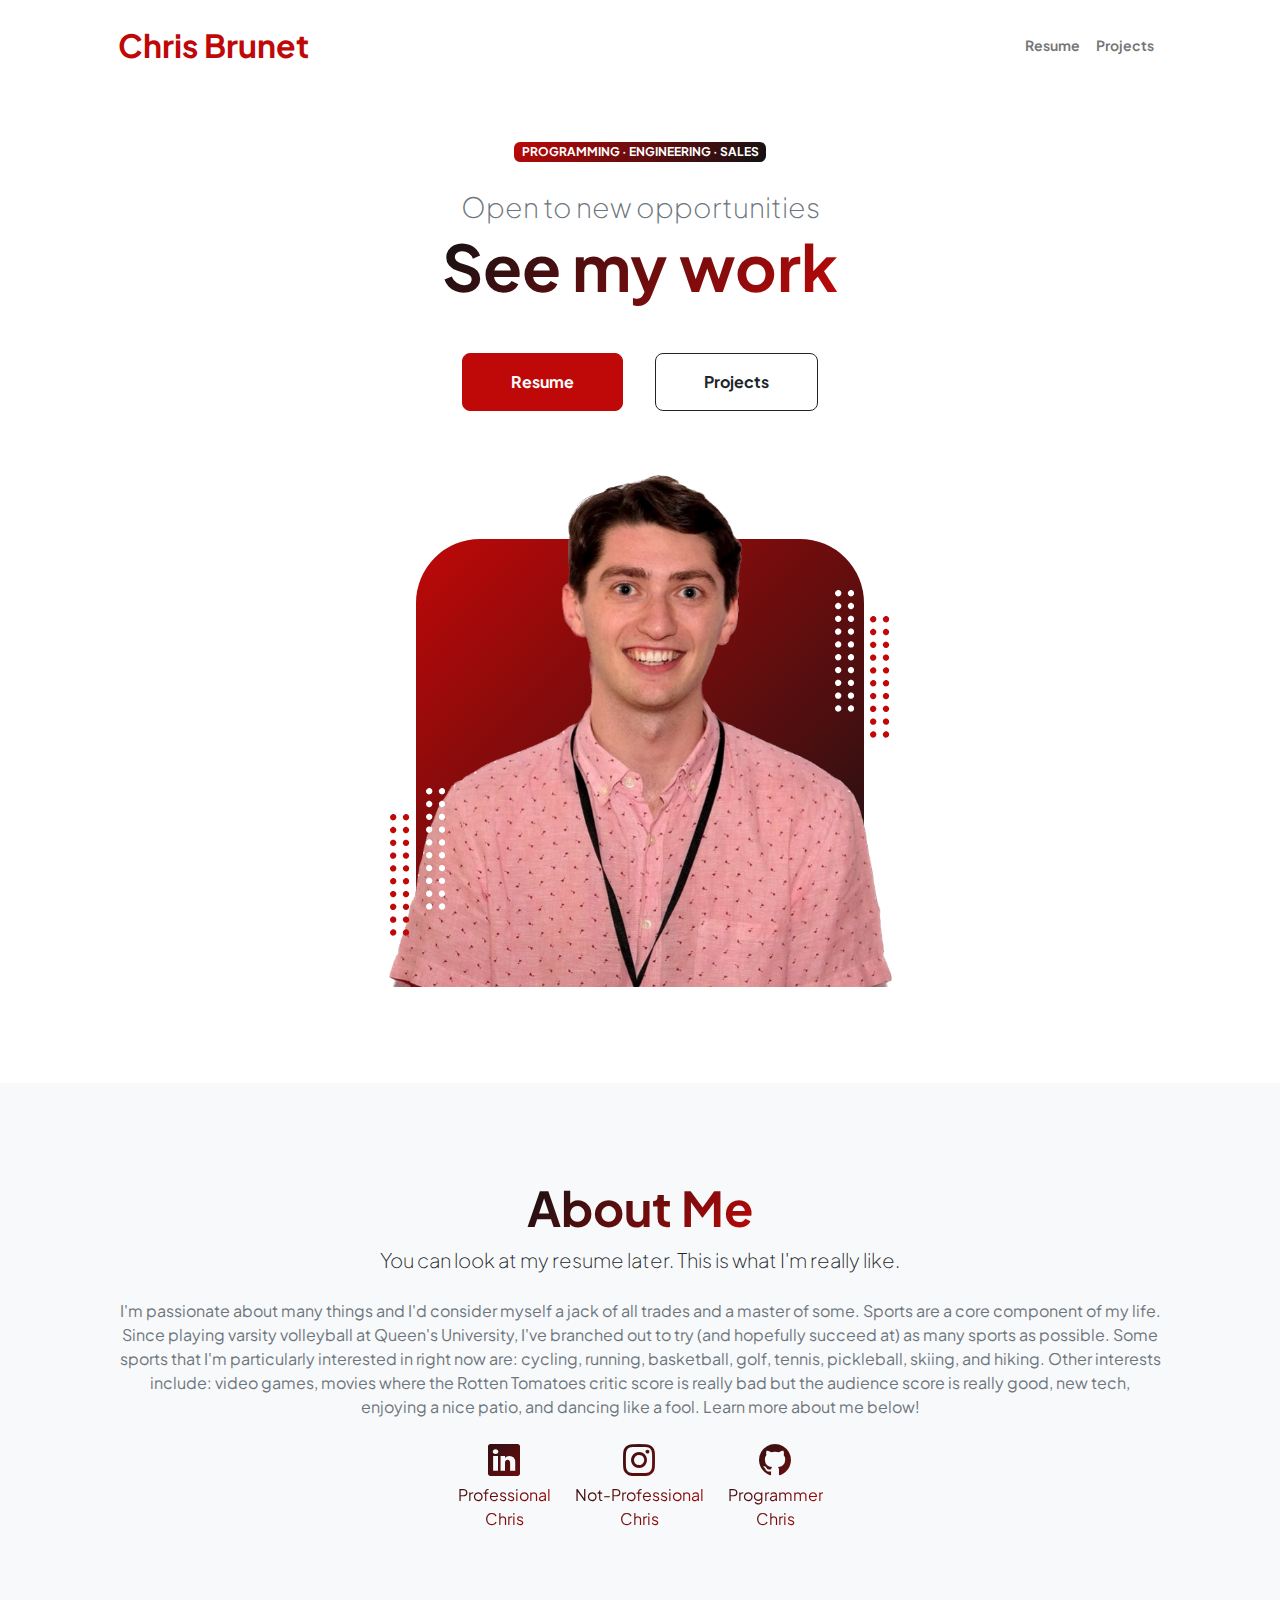
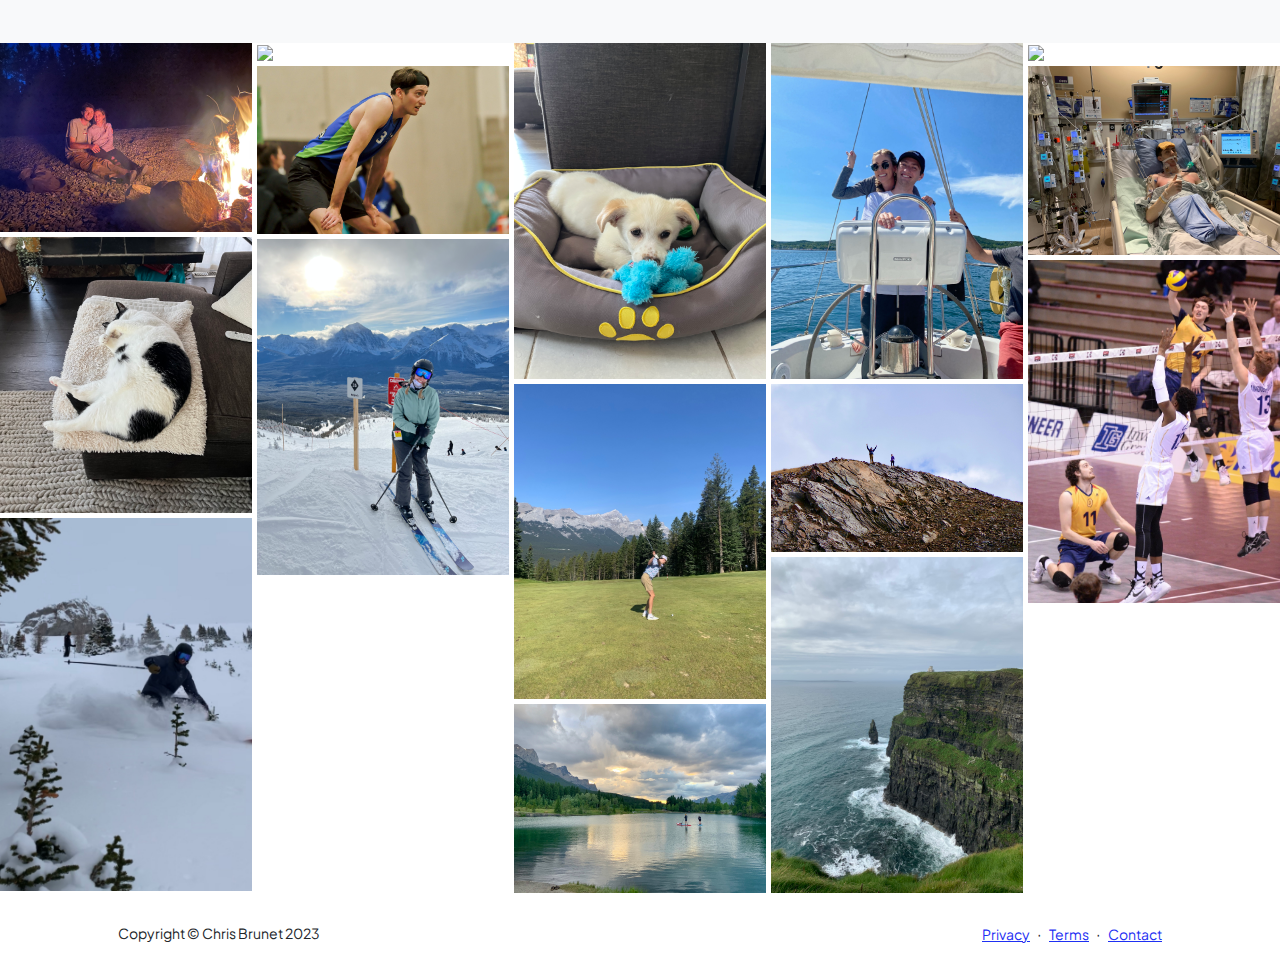
==== commit ea436447: "beginning projects page" ====
--- a/index.html
+++ b/index.html
@@ -27,6 +27,7 @@
                     <div class="collapse navbar-collapse" id="navbarSupportedContent">
                         <ul class="navbar-nav ms-auto mb-2 mb-lg-0 small fw-bolder">
                             <li class="nav-item"><a class="nav-link" href="resume.html">Resume</a></li>
+                            <li class="nav-item"><a class="nav-link" href="projects.html">Projects</a></li>
                         </ul>
                     </div>
                 </div>
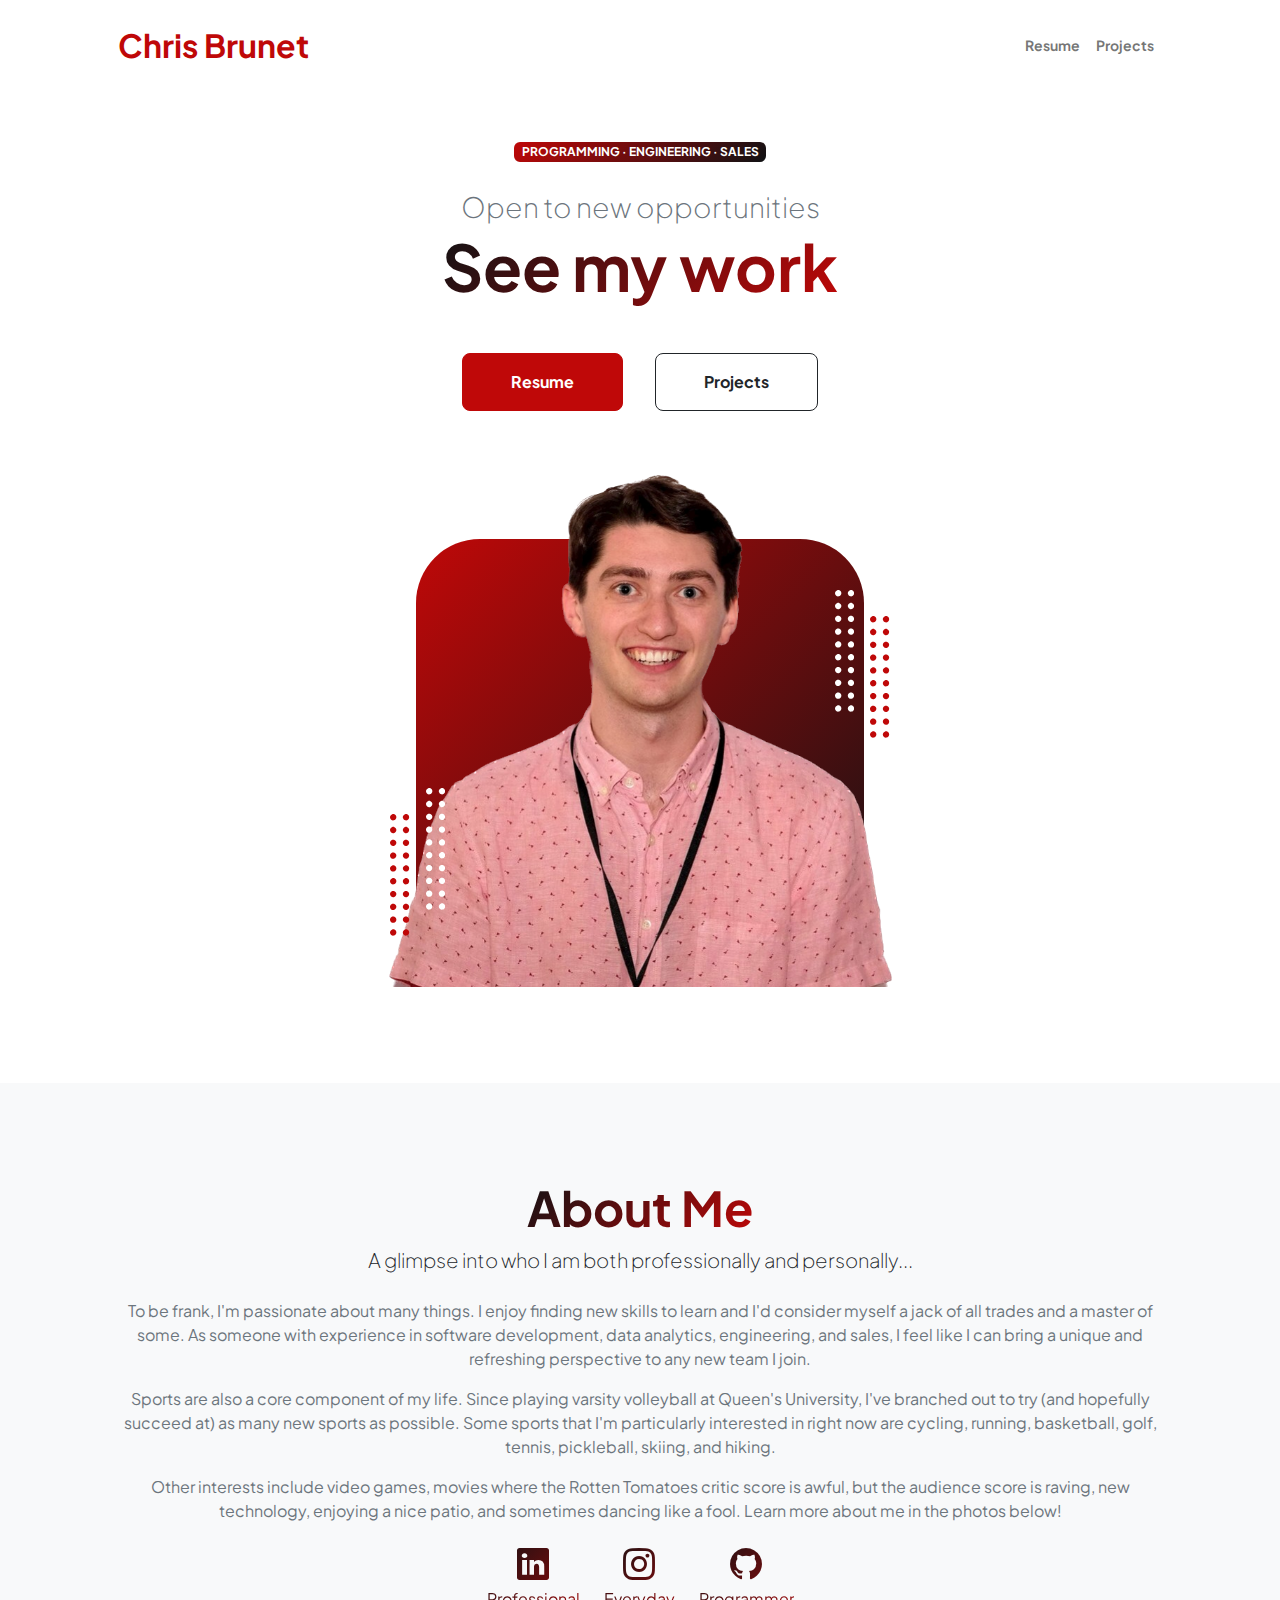
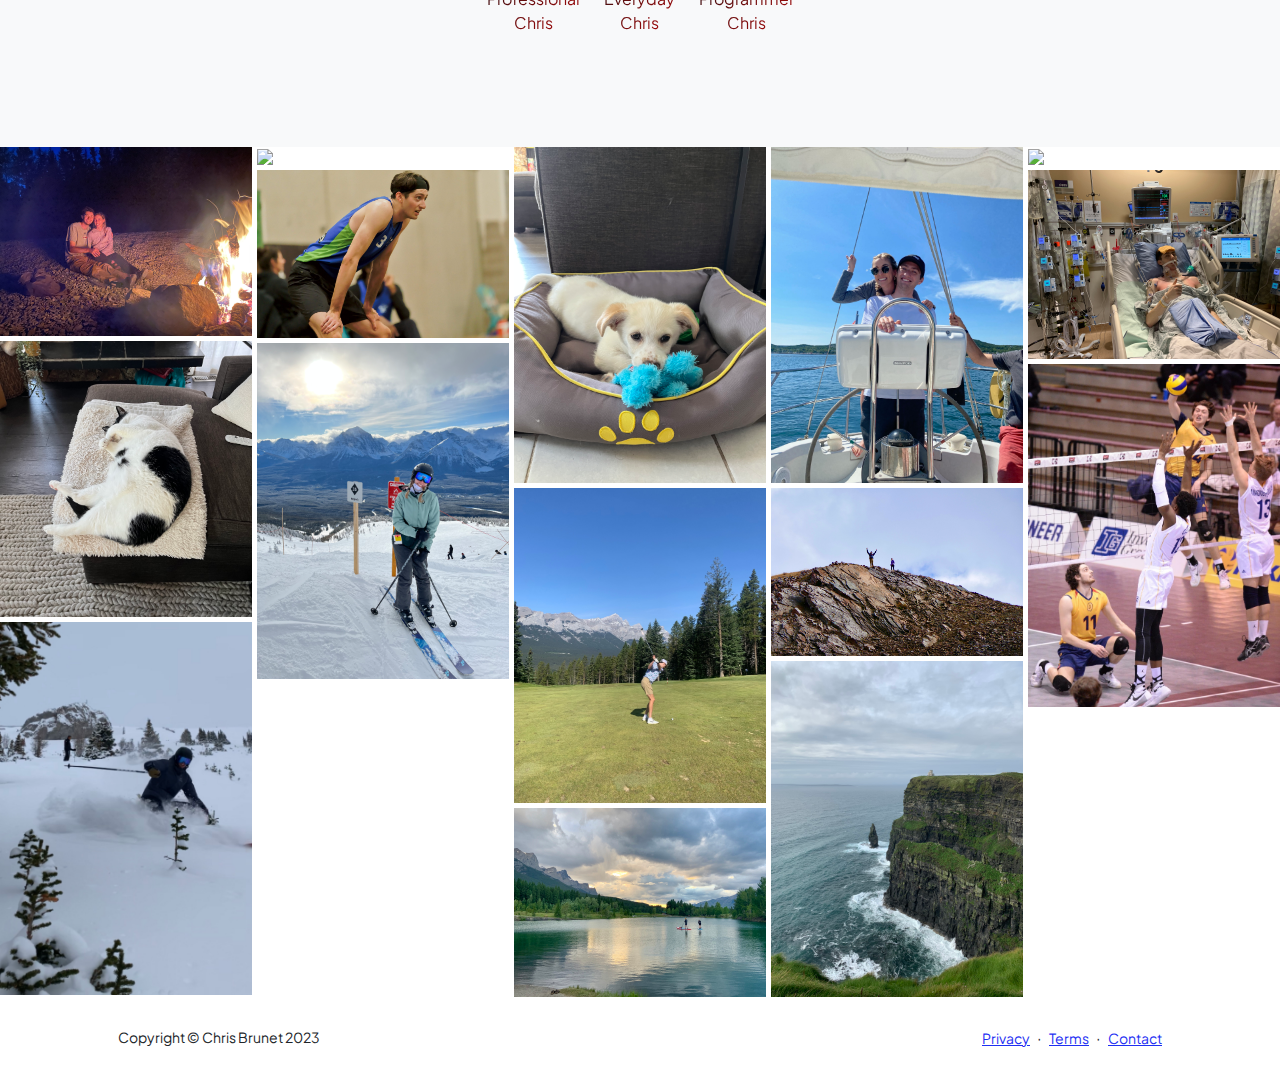
==== commit fc4ef9f5: "a couple content updates" ====
--- a/index.html
+++ b/index.html
@@ -178,18 +178,20 @@
             <div class="col-xxl-8">
                 <div class="text-center my-5">
                     <h2 class="display-5 fw-bolder"><span class="text-gradient d-inline">About Me</span></h2>
-                    <p class="lead fw-light mb-4">You can look at my resume later. This is what I'm really like.</p>
-                    <p class="text-muted">I'm passionate about many things and I'd consider myself a jack of all trades and a master of some. Sports are a core component of my life. Since playing varsity volleyball at Queen's University, I've branched out to try (and hopefully succeed at) as many sports as possible. Some sports that I'm particularly interested in right now are: cycling, running, basketball, golf, tennis, pickleball, skiing, and hiking. Other interests include: video games, movies where the Rotten Tomatoes critic score is really bad but the audience score is really good, new tech, enjoying a nice patio, and dancing like a fool. Learn more about me below!</p>
+                    <p class="lead fw-light mb-4">A glimpse into who I am both professionally and personally...</p>
+                    <p class="text-muted">To be frank, I'm passionate about many things. I enjoy finding new skills to learn and I'd consider myself a jack of all trades and a master of some. As someone with experience in software development, data analytics, engineering, and sales, I feel like I can bring a unique and refreshing perspective to any new team I join. </p>
+                    <p class="text-muted">Sports are also a core component of my life. Since playing varsity volleyball at Queen's University, I've branched out to try (and hopefully succeed at) as many new sports as possible. Some sports that I'm particularly interested in right now are cycling, running, basketball, golf, tennis, pickleball, skiing, and hiking. </p>
+                    <p class="text-muted">Other interests include video games, movies where the Rotten Tomatoes critic score is awful, but the audience score is raving, new technology, enjoying a nice patio, and sometimes dancing like a fool. Learn more about me in the photos below! </p>
                     <div class="d-flex justify-content-center fs-2 gap-4">
-                        <a class="text-gradient" href="https://www.linkedin.com/in/chris-brunet-471180151/">
+                        <a class="text-gradient" href="https://www.linkedin.com/in/chris-brunet-471180151/" target="_blank">
                             <i class="bi bi-linkedin"></i>
                             <p class="text-muted text-center fs-6">Professional<br>Chris</p>
                         </a>
-                        <a class="text-gradient" href="https://www.instagram.com/chrisbrunet14/">
+                        <a class="text-gradient" href="https://www.instagram.com/chrisbrunet14/" target="_blank">
                             <i class="bi bi-instagram"></i>
-                            <p class="text-muted text-center fs-6">Not-Professional<br>Chris</p>
+                            <p class="text-muted text-center fs-6">Everyday<br>Chris</p>
                         </a>
-                        <a class="text-gradient" href="https://github.com/chrisbrunet">
+                        <a class="text-gradient" href="https://github.com/chrisbrunet" target="_blank">
                             <i class="bi bi-github"></i>
                             <p class="text-muted text-center fs-6">Programmer<br>Chris</p>
                         </a>
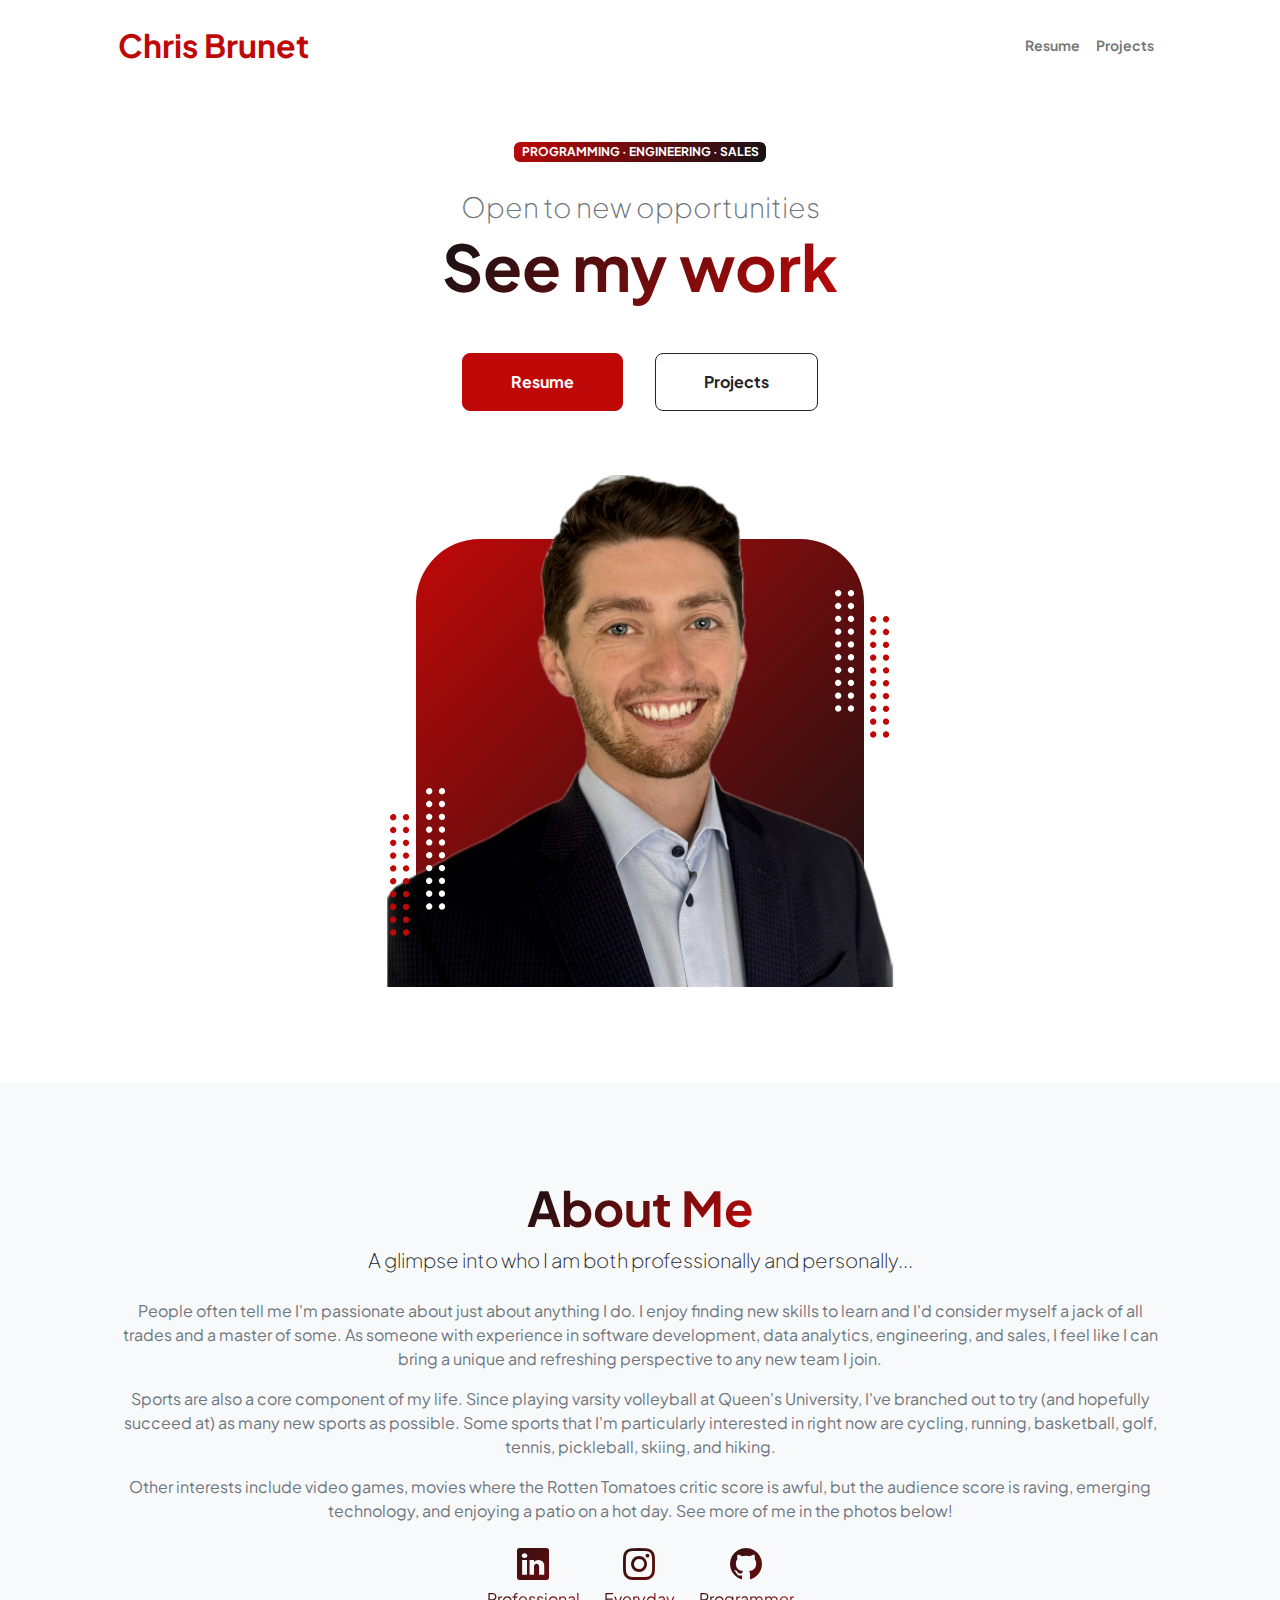
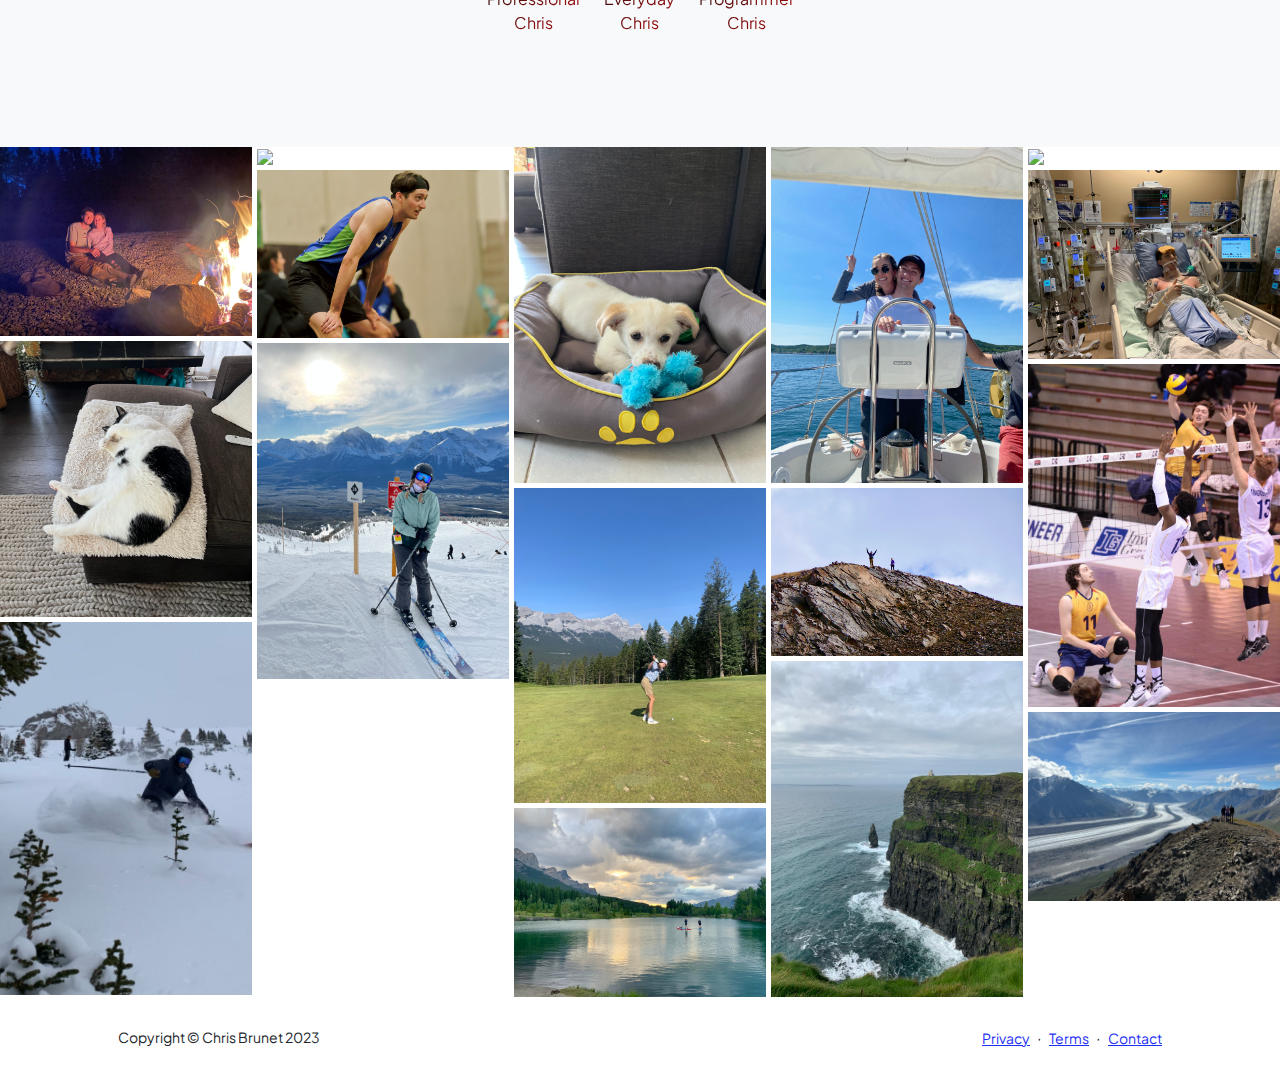
==== commit 682af6f0: "some bigtime style updates courtesy of Helen" ====
--- a/index.html
+++ b/index.html
@@ -179,9 +179,9 @@
                 <div class="text-center my-5">
                     <h2 class="display-5 fw-bolder"><span class="text-gradient d-inline">About Me</span></h2>
                     <p class="lead fw-light mb-4">A glimpse into who I am both professionally and personally...</p>
-                    <p class="text-muted">To be frank, I'm passionate about many things. I enjoy finding new skills to learn and I'd consider myself a jack of all trades and a master of some. As someone with experience in software development, data analytics, engineering, and sales, I feel like I can bring a unique and refreshing perspective to any new team I join. </p>
+                    <p class="text-muted">People often tell me I'm passionate about just about anything I do. I enjoy finding new skills to learn and I'd consider myself a jack of all trades and a master of some. As someone with experience in software development, data analytics, engineering, and sales, I feel like I can bring a unique and refreshing perspective to any new team I join. </p>
                     <p class="text-muted">Sports are also a core component of my life. Since playing varsity volleyball at Queen's University, I've branched out to try (and hopefully succeed at) as many new sports as possible. Some sports that I'm particularly interested in right now are cycling, running, basketball, golf, tennis, pickleball, skiing, and hiking. </p>
-                    <p class="text-muted">Other interests include video games, movies where the Rotten Tomatoes critic score is awful, but the audience score is raving, new technology, enjoying a nice patio, and sometimes dancing like a fool. Learn more about me in the photos below! </p>
+                    <p class="text-muted">Other interests include video games, movies where the Rotten Tomatoes critic score is awful, but the audience score is raving, emerging technology, and enjoying a patio on a hot day. See more of me in the photos below! </p>
                     <div class="d-flex justify-content-center fs-2 gap-4">
                         <a class="text-gradient" href="https://www.linkedin.com/in/chris-brunet-471180151/" target="_blank">
                             <i class="bi bi-linkedin"></i>
@@ -225,7 +225,7 @@
       <div class="image-wrapper">
         <img src="assets/image_gallery/IMG_006.jpeg">
         <div class="caption">
-            <div class="caption-text">Cycling with my dad on Box Canyon Road. Stunning ride!</div>
+            <div class="caption-text">Cycling with my dad on Box Canyon Road.</div>
           </div>
       </div>
       <div class="image-wrapper">
@@ -279,7 +279,7 @@
       <div class="image-wrapper">
         <img src="assets/image_gallery/IMG_010.jpeg">
         <div class="caption">
-            <div class="caption-text">Plitvice Lakes National Park, Croatia. Amazing place!</div>
+            <div class="caption-text">Plitvice Lakes National Park, Croatia.</div>
           </div>
       </div>
       <div class="image-wrapper">
@@ -292,6 +292,12 @@
         <img src="assets/image_gallery/IMG_013.jpeg">
         <div class="caption">
             <div class="caption-text">Playing alongside my older brother, Scott (#11), at Queen's University.</div>
+          </div>
+      </div>
+      <div class="image-wrapper">
+        <img src="assets/image_gallery/IMG_016.jpeg">
+        <div class="caption">
+            <div class="caption-text">At the top of Observation Mountain in Kluane National Park, YT.</div>
           </div>
       </div>
     </div>
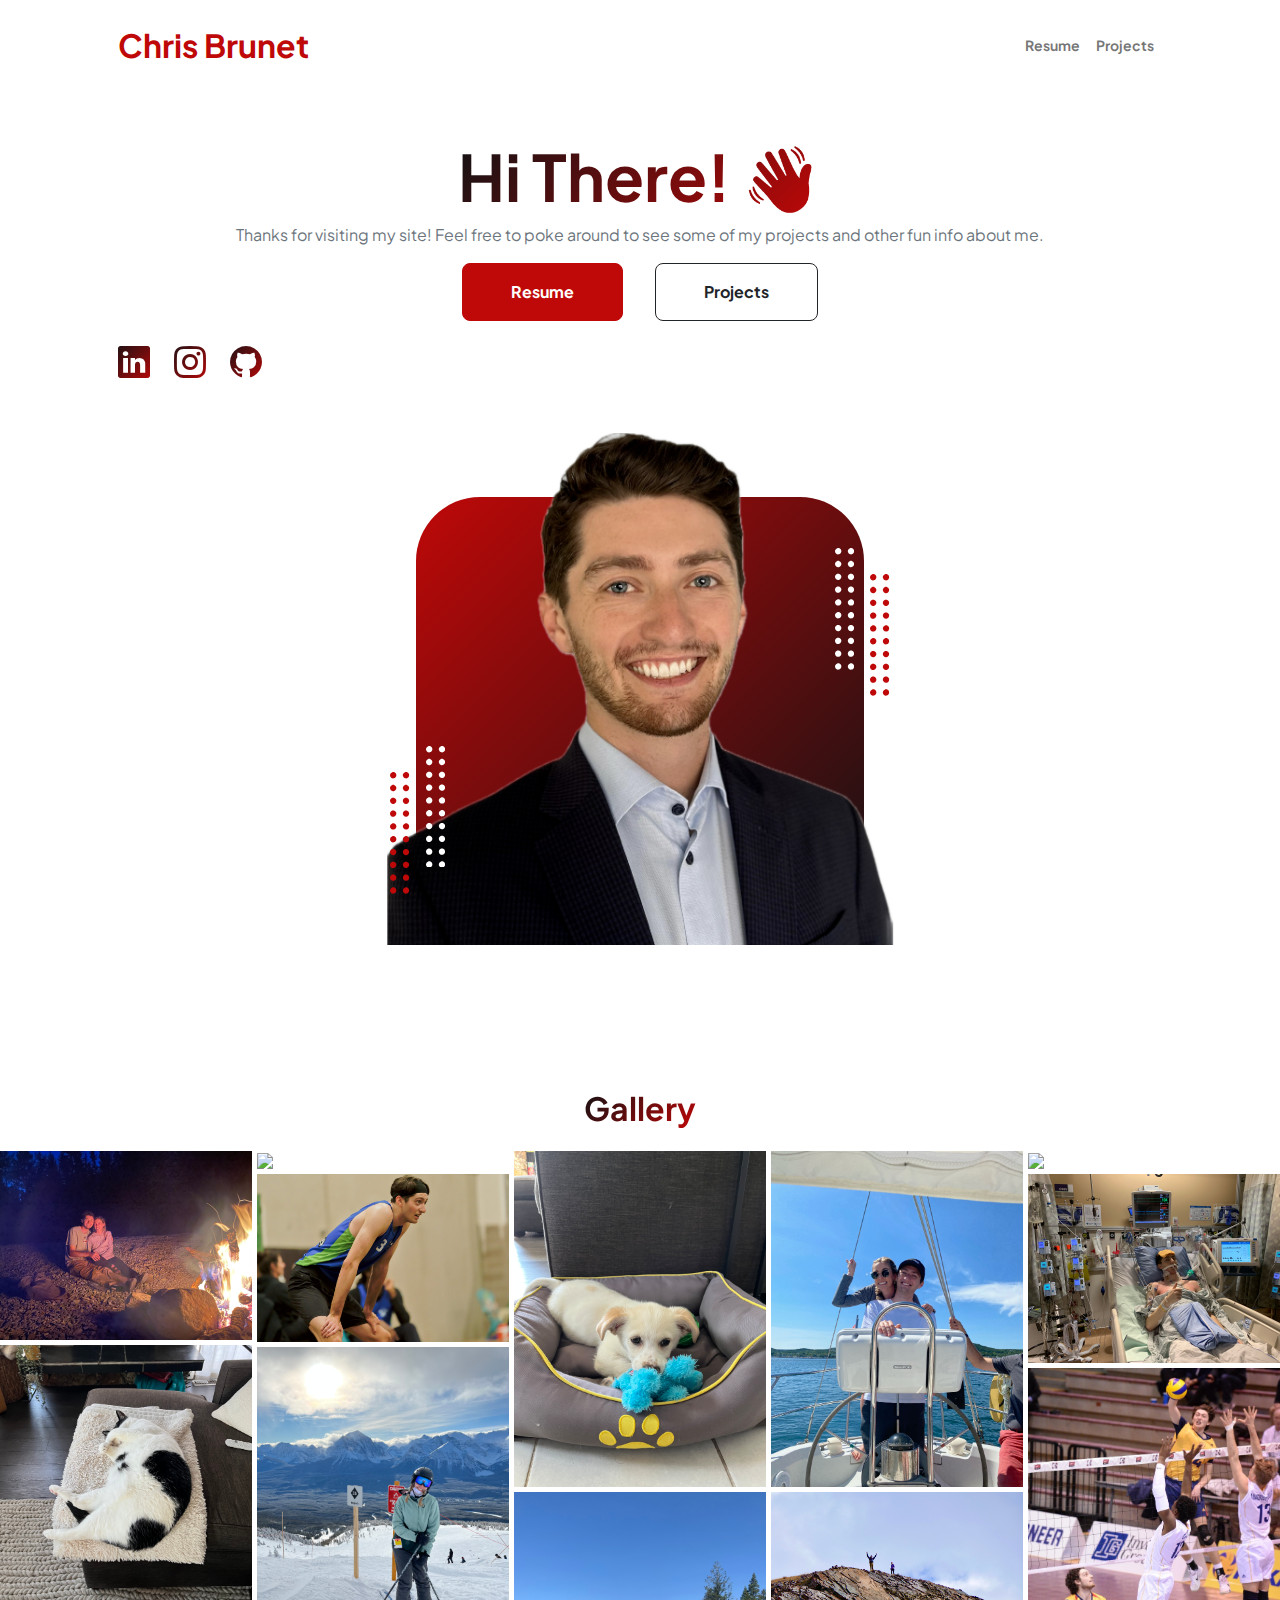
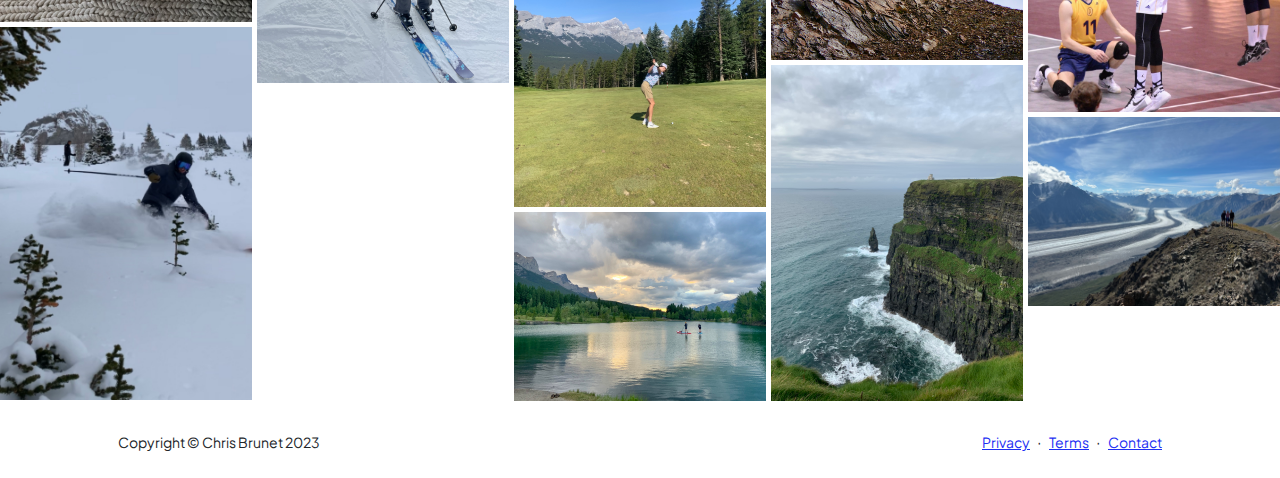
==== commit f3bc0807: "updates to index.html" ====
--- a/index.html
+++ b/index.html
@@ -39,12 +39,24 @@
                         <div class="col-xxl-5">
                             <!-- Header text content-->
                             <div class="text-center text-xxl-start">
-                                <div class="badge bg-gradient-primary-to-secondary text-white mb-4"><div class="text-uppercase">Programming &middot; Engineering &middot; Sales</div></div>
-                                <div class="fs-3 fw-light text-muted">Open to new opportunities</div>
-                                <h1 class="display-3 fw-bolder mb-5"><span class="text-gradient d-inline">See my work</span></h1>
+                                <!-- <div class="badge bg-gradient-primary-to-secondary text-white mb-4"><div class="text-uppercase">Programming &middot; Engineering &middot; Sales</div></div> -->
+                                <!-- <div class="fs-3 fw-light text-muted">Open to new opportunities</div> -->
+                                <h1 class="display-3 fw-bolder mb-2"><span class="text-gradient d-inline">Hi There! 👋</span></h1>
+                                <p class="text-muted">Thanks for visiting my site! Feel free to poke around to see some of my projects and other fun info about me.</p>
                                 <div class="d-grid gap-3 d-sm-flex justify-content-sm-center justify-content-xxl-start mb-3">
                                     <a class="btn btn-primary btn-lg px-5 py-3 me-sm-3 fs-6 fw-bolder" href="resume.html">Resume</a>
                                     <a class="btn btn-outline-dark btn-lg px-5 py-3 fs-6 fw-bolder" href="projects.html">Projects</a>
+                                </div>
+                                <div class="d-flex justify-content-left fs-2 gap-4">
+                                    <a class="text-gradient" href="https://www.linkedin.com/in/chris-brunet-471180151/" target="_blank">
+                                        <i class="bi bi-linkedin"></i>
+                                    </a>
+                                    <a class="text-gradient" href="https://www.instagram.com/chrisbrunet14/" target="_blank">
+                                        <i class="bi bi-instagram"></i>
+                                    </a>
+                                    <a class="text-gradient" href="https://github.com/chrisbrunet" target="_blank">
+                                        <i class="bi bi-github"></i>
+                                    </a>
                                 </div>
                             </div>
                         </div>
@@ -172,37 +184,12 @@
                 </div>
             </header>
         <!-- About Section-->
-<section class="bg-light py-5">
-    <div class="container px-5">
-        <div class="row gx-5 justify-content-center">
-            <div class="col-xxl-8">
-                <div class="text-center my-5">
-                    <h2 class="display-5 fw-bolder"><span class="text-gradient d-inline">About Me</span></h2>
-                    <p class="lead fw-light mb-4">A glimpse into who I am both professionally and personally...</p>
-                    <p class="text-muted">People often tell me I'm passionate about just about anything I do. I enjoy finding new skills to learn and I'd consider myself a jack of all trades and a master of some. As someone with experience in software development, data analytics, engineering, and sales, I feel like I can bring a unique and refreshing perspective to any new team I join. </p>
-                    <p class="text-muted">Sports are also a core component of my life. Since playing varsity volleyball at Queen's University, I've branched out to try (and hopefully succeed at) as many new sports as possible. Some sports that I'm particularly interested in right now are cycling, running, basketball, golf, tennis, pickleball, skiing, and hiking. </p>
-                    <p class="text-muted">Other interests include video games, movies where the Rotten Tomatoes critic score is awful, but the audience score is raving, emerging technology, and enjoying a patio on a hot day. See more of me in the photos below! </p>
-                    <div class="d-flex justify-content-center fs-2 gap-4">
-                        <a class="text-gradient" href="https://www.linkedin.com/in/chris-brunet-471180151/" target="_blank">
-                            <i class="bi bi-linkedin"></i>
-                            <p class="text-muted text-center fs-6">Professional<br>Chris</p>
-                        </a>
-                        <a class="text-gradient" href="https://www.instagram.com/chrisbrunet14/" target="_blank">
-                            <i class="bi bi-instagram"></i>
-                            <p class="text-muted text-center fs-6">Everyday<br>Chris</p>
-                        </a>
-                        <a class="text-gradient" href="https://github.com/chrisbrunet" target="_blank">
-                            <i class="bi bi-github"></i>
-                            <p class="text-muted text-center fs-6">Programmer<br>Chris</p>
-                        </a>
-                    </div>
-                </div>
-            </div>
-        </div>
-    </div>
-</section>
+
 
 <section>
+    <div class="d-flex justify-content-center mt-5 mt-xxl-0">
+        <h2 class="justify-content-center fw-bolder mb-4"><span class="text-gradient d-inline">Gallery</span></h2>
+    </div>
     <div id="gallery">
         <div class="image-wrapper">
             <img src="assets/image_gallery/IMG_001.jpeg">
@@ -285,7 +272,7 @@
       <div class="image-wrapper">
         <img src="assets/image_gallery/IMG_015.jpeg">
         <div class="caption">
-            <div class="caption-text">Small life hiccup: open-heart surgery.</div>
+            <div class="caption-text">Ouch.</div>
           </div>
       </div>
       <div class="image-wrapper">
